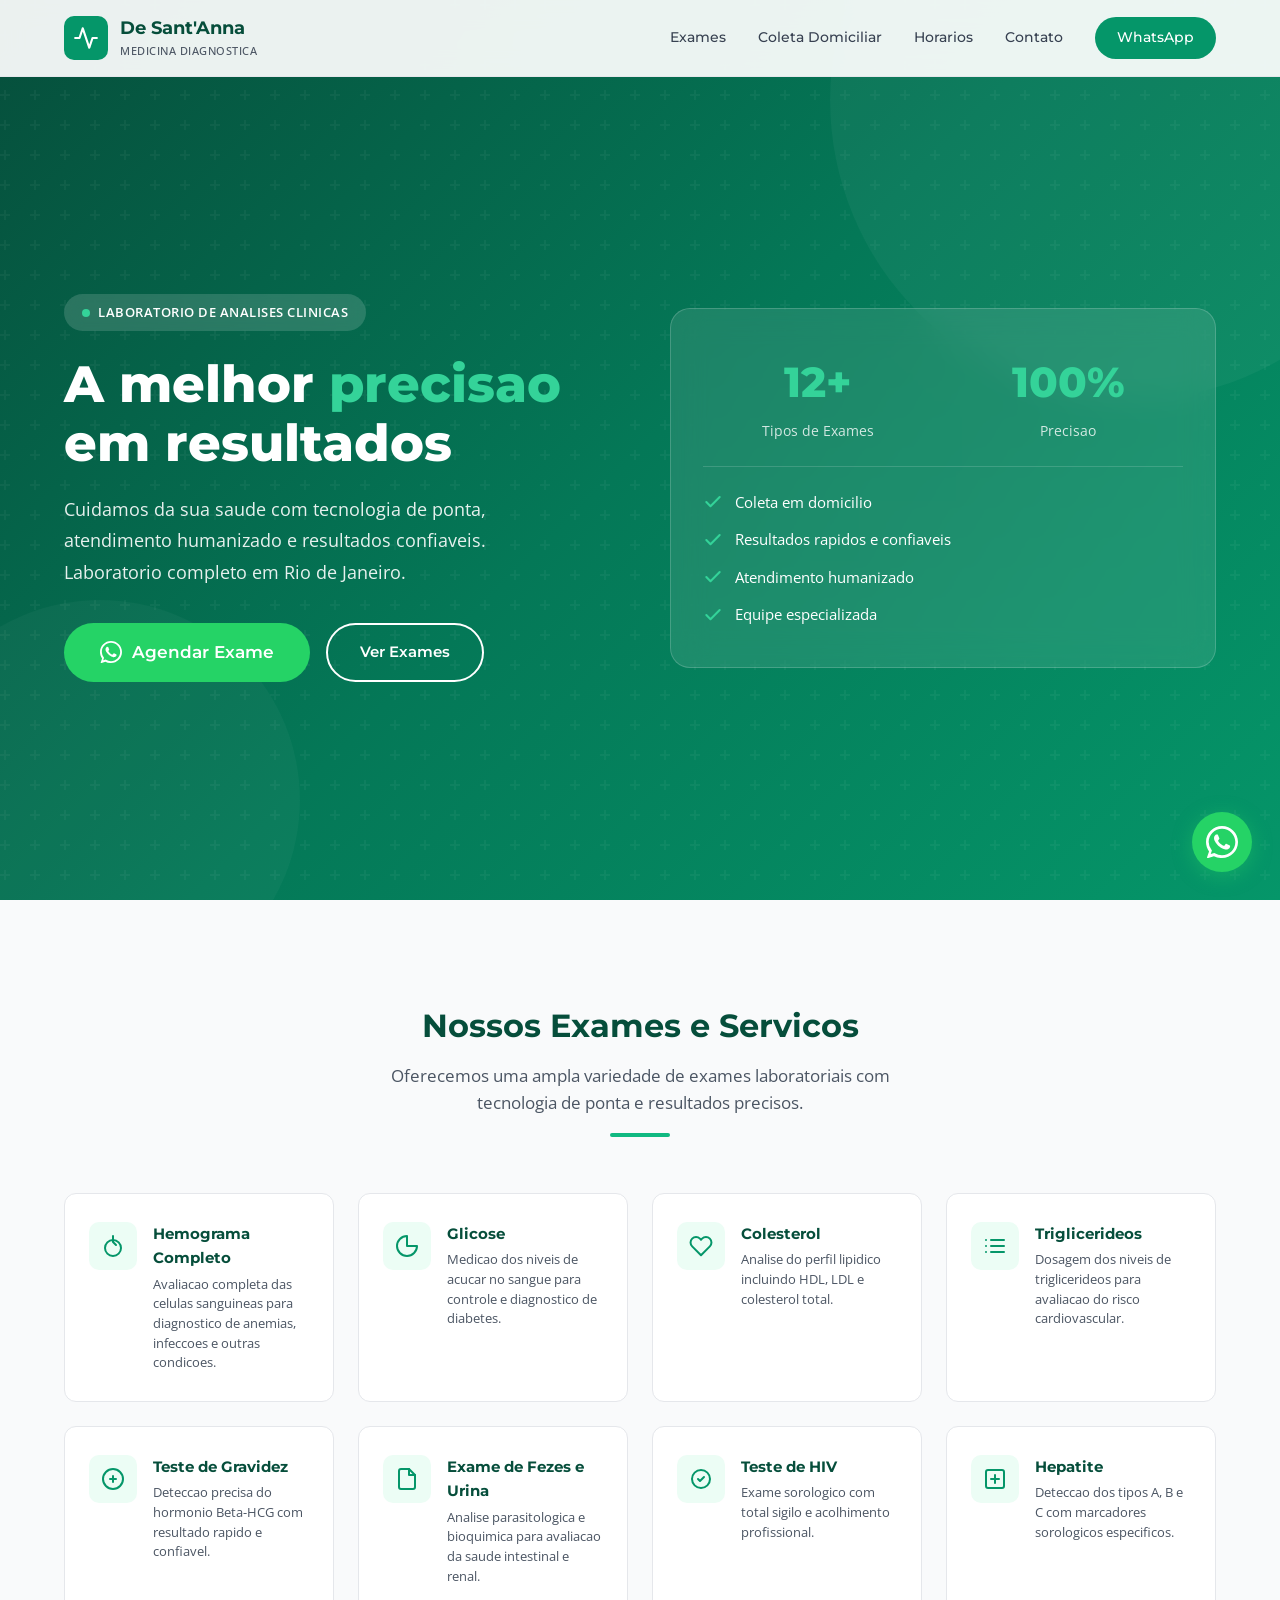
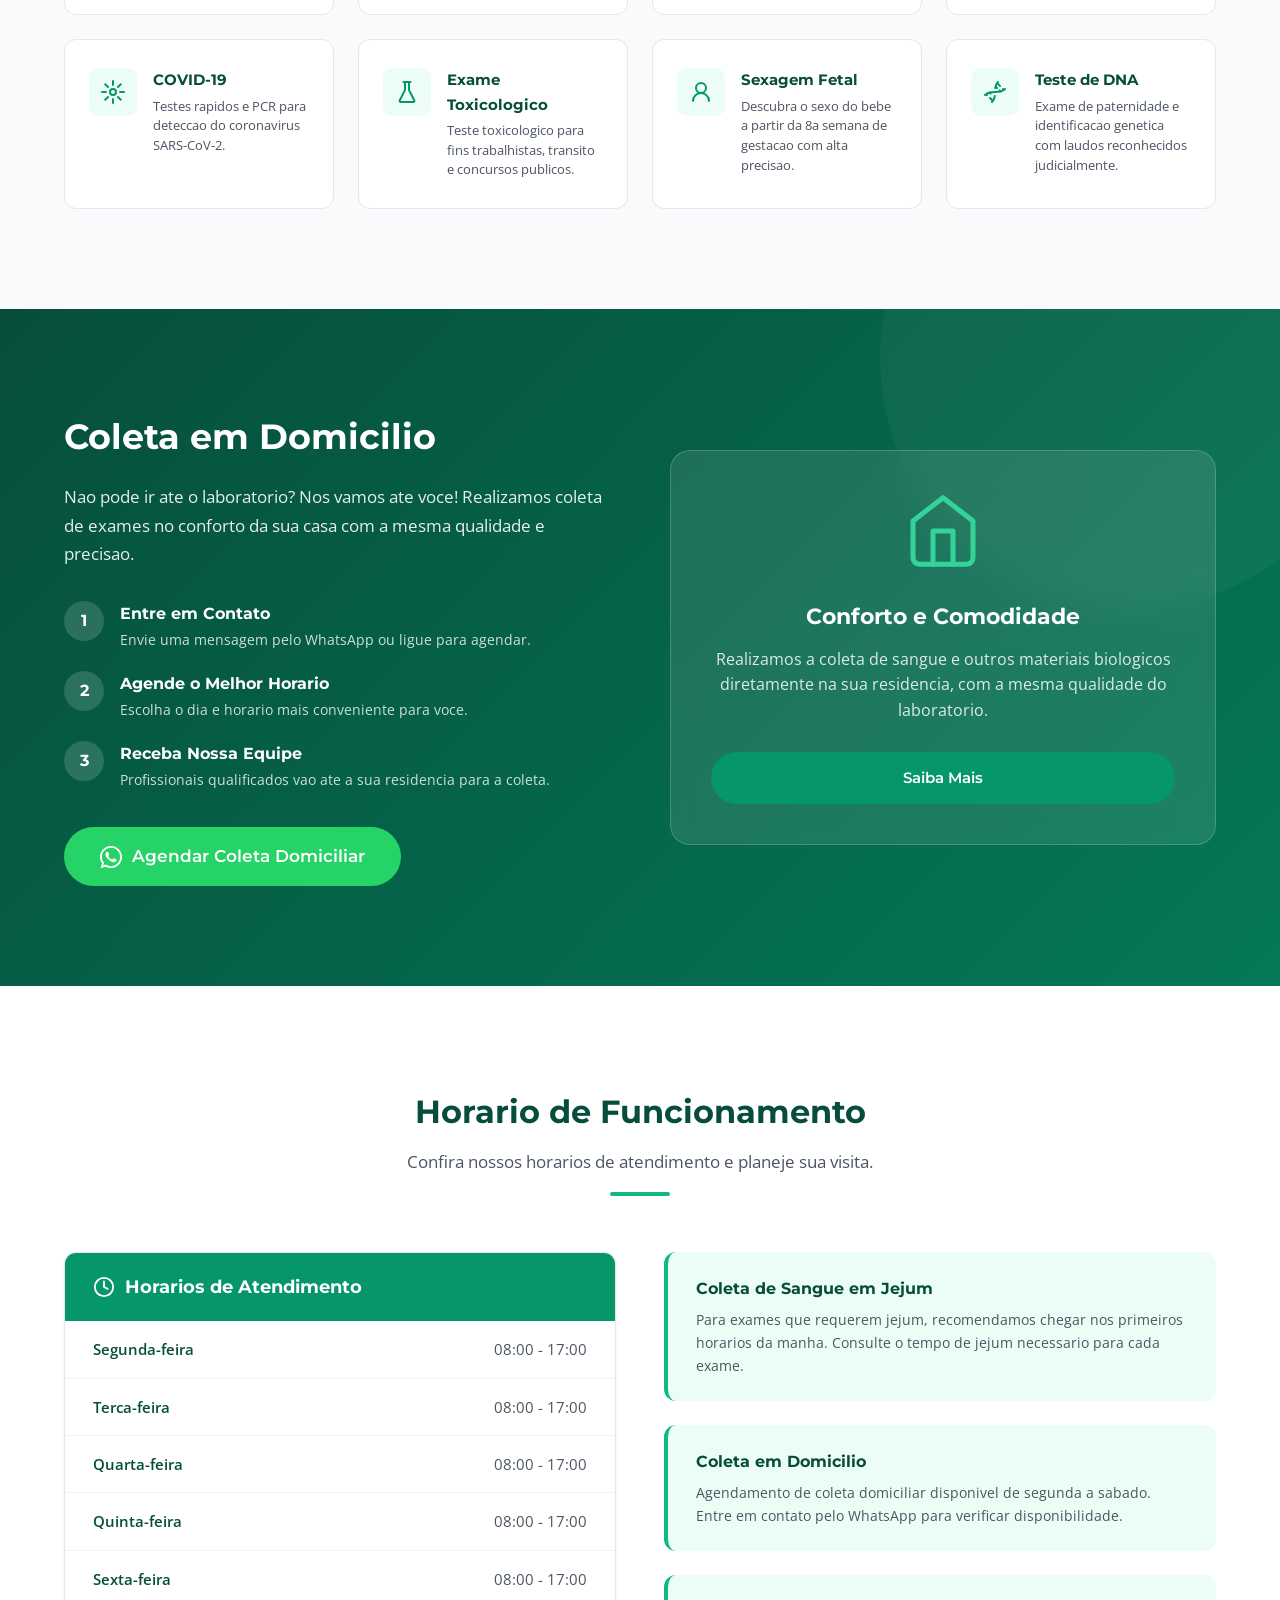
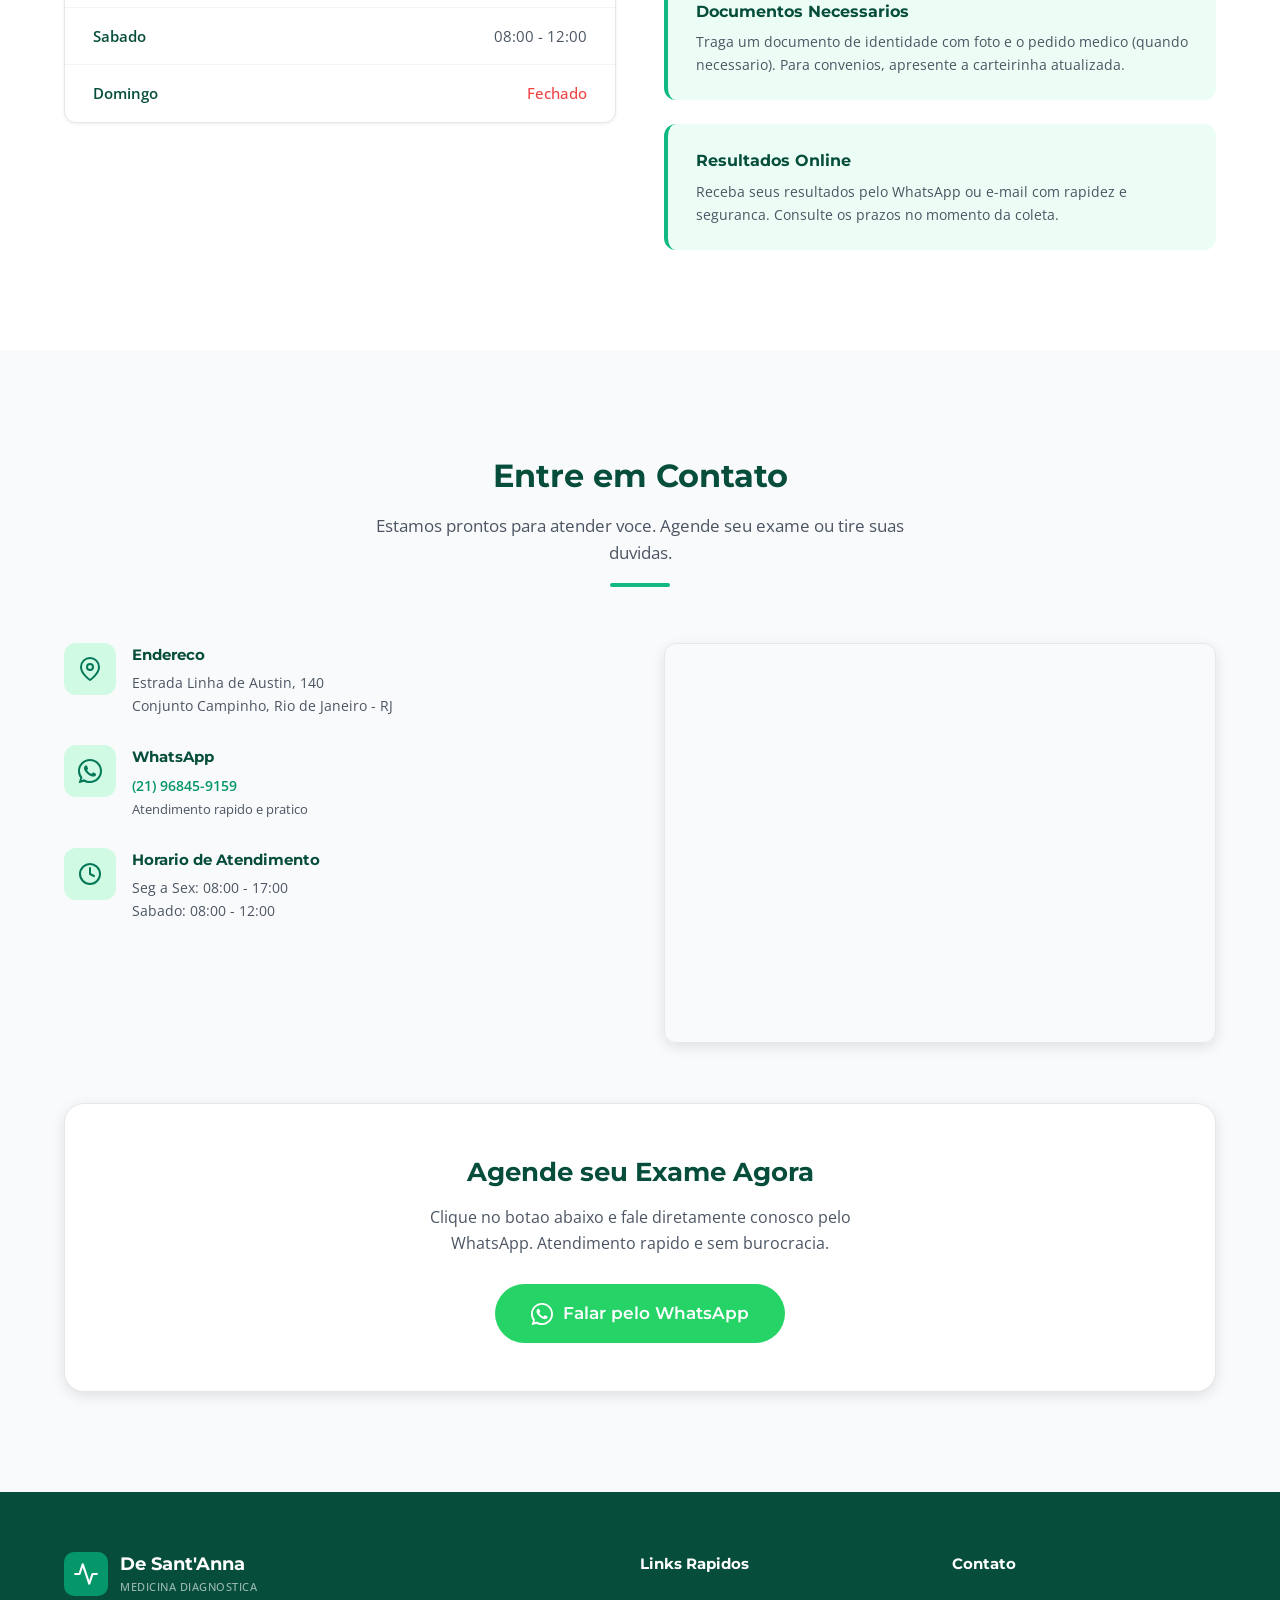
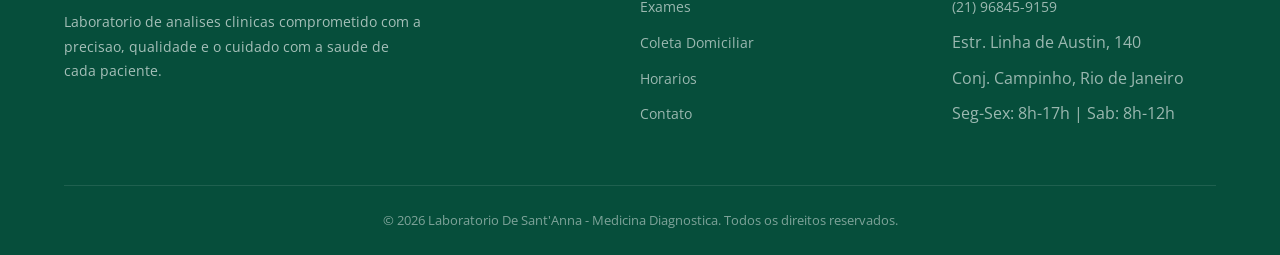
==== lab-desantana/index.html @ 579408d8 "Add files via upload" ====
<!DOCTYPE html>
<html lang="pt-BR">
<head>
    <meta charset="UTF-8">
    <meta name="viewport" content="width=device-width, initial-scale=1.0">
    <title>Laboratório De Sant'Anna - Medicina Diagnóstica</title>
    <meta name="description" content="Laboratório De Sant'Anna - Medicina Diagnóstica em Rio de Janeiro. Hemograma, Glicose, Colesterol, COVID, DNA e muito mais. Coleta em domicílio disponível.">
    <link rel="preconnect" href="https://fonts.googleapis.com">
    <link href="https://fonts.googleapis.com/css2?family=Montserrat:wght@400;500;600;700;800&family=Open+Sans:wght@400;500;600&display=swap" rel="stylesheet">
    <style>
        /* ===== RESET & BASE ===== */
        *, *::before, *::after { margin: 0; padding: 0; box-sizing: border-box; }

        :root {
            --green-900: #064e3b;
            --green-800: #065f46;
            --green-700: #047857;
            --green-600: #059669;
            --green-500: #10b981;
            --green-400: #34d399;
            --green-100: #d1fae5;
            --green-50:  #ecfdf5;
            --white:     #ffffff;
            --gray-50:   #f9fafb;
            --gray-100:  #f3f4f6;
            --gray-200:  #e5e7eb;
            --gray-600:  #4b5563;
            --gray-700:  #374151;
            --gray-800:  #1f2937;
            --shadow-sm: 0 1px 3px rgba(0,0,0,.08);
            --shadow-md: 0 4px 14px rgba(0,0,0,.1);
            --shadow-lg: 0 10px 30px rgba(0,0,0,.12);
            --radius: 12px;
        }

        html { scroll-behavior: smooth; }

        body {
            font-family: 'Open Sans', sans-serif;
            color: var(--gray-700);
            background: var(--white);
            line-height: 1.6;
            overflow-x: hidden;
        }

        h1, h2, h3, h4 { font-family: 'Montserrat', sans-serif; color: var(--green-900); }
        a { text-decoration: none; color: inherit; }
        ul { list-style: none; }

        .container { max-width: 1200px; margin: 0 auto; padding: 0 24px; }

        .btn {
            display: inline-flex; align-items: center; gap: 10px;
            padding: 14px 32px; border-radius: 50px; font-weight: 600;
            font-size: .95rem; cursor: pointer; border: none;
            transition: all .3s ease; font-family: 'Montserrat', sans-serif;
        }
        .btn-primary { background: var(--green-600); color: var(--white); }
        .btn-primary:hover { background: var(--green-700); transform: translateY(-2px); box-shadow: var(--shadow-md); }
        .btn-outline { background: transparent; color: var(--white); border: 2px solid var(--white); }
        .btn-outline:hover { background: var(--white); color: var(--green-700); }
        .btn-whatsapp { background: #25d366; color: var(--white); font-size: 1.05rem; padding: 16px 36px; }
        .btn-whatsapp:hover { background: #1fb855; transform: translateY(-2px); box-shadow: var(--shadow-lg); }

        .section-header { text-align: center; margin-bottom: 56px; }
        .section-header h2 { font-size: 2rem; margin-bottom: 12px; }
        .section-header p { color: var(--gray-600); max-width: 560px; margin: 0 auto; font-size: 1.05rem; }
        .section-header .accent-line {
            width: 60px; height: 4px; background: var(--green-500);
            border-radius: 4px; margin: 16px auto 0;
        }

        /* ===== NAVBAR ===== */
        .navbar {
            position: fixed; top: 0; left: 0; width: 100%; z-index: 1000;
            background: rgba(255,255,255,.92); backdrop-filter: blur(12px);
            border-bottom: 1px solid var(--gray-200);
            transition: box-shadow .3s;
        }
        .navbar.scrolled { box-shadow: var(--shadow-md); }
        .navbar .container {
            display: flex; align-items: center; justify-content: space-between;
            height: 76px;
        }
        .navbar-brand { display: flex; align-items: center; gap: 12px; }
        .navbar-brand .logo-icon {
            width: 44px; height: 44px; background: var(--green-600);
            border-radius: 10px; display: flex; align-items: center; justify-content: center;
        }
        .navbar-brand .logo-icon svg { width: 26px; height: 26px; }
        .navbar-brand span {
            font-family: 'Montserrat', sans-serif; font-weight: 700;
            font-size: 1.15rem; color: var(--green-900); line-height: 1.2;
        }
        .navbar-brand small {
            display: block; font-size: .7rem; font-weight: 500;
            color: var(--gray-600); letter-spacing: .5px;
        }

        .nav-links { display: flex; align-items: center; gap: 32px; }
        .nav-links a {
            font-family: 'Montserrat', sans-serif; font-weight: 500;
            font-size: .9rem; color: var(--gray-700); position: relative;
            transition: color .3s;
        }
        .nav-links a::after {
            content: ''; position: absolute; bottom: -4px; left: 0; width: 0;
            height: 2px; background: var(--green-500); transition: width .3s;
        }
        .nav-links a:hover { color: var(--green-600); }
        .nav-links a:hover::after { width: 100%; }

        .nav-cta {
            background: var(--green-600); color: var(--white) !important;
            padding: 10px 22px; border-radius: 50px; font-size: .85rem !important;
        }
        .nav-cta:hover { background: var(--green-700); }
        .nav-cta::after { display: none !important; }

        .hamburger {
            display: none; background: none; border: none; cursor: pointer;
            width: 36px; height: 36px; flex-direction: column; justify-content: center;
            align-items: center; gap: 5px;
        }
        .hamburger span {
            display: block; width: 24px; height: 2.5px; background: var(--green-900);
            border-radius: 2px; transition: all .3s;
        }
        .hamburger.active span:nth-child(1) { transform: rotate(45deg) translate(5px, 5px); }
        .hamburger.active span:nth-child(2) { opacity: 0; }
        .hamburger.active span:nth-child(3) { transform: rotate(-45deg) translate(5px, -5px); }

        /* ===== HERO ===== */
        .hero {
            position: relative; min-height: 100vh; display: flex; align-items: center;
            background: linear-gradient(135deg, var(--green-900) 0%, var(--green-700) 50%, var(--green-600) 100%);
            overflow: hidden; padding-top: 76px;
        }
        .hero::before {
            content: ''; position: absolute; inset: 0;
            background: url("data:image/svg+xml,%3Csvg width='60' height='60' viewBox='0 0 60 60' xmlns='http://www.w3.org/2000/svg'%3E%3Cg fill='none' fill-rule='evenodd'%3E%3Cg fill='%23ffffff' fill-opacity='0.04'%3E%3Cpath d='M36 34v-4h-2v4h-4v2h4v4h2v-4h4v-2h-4zm0-30V0h-2v4h-4v2h4v4h2V6h4V4h-4zM6 34v-4H4v4H0v2h4v4h2v-4h4v-2H6zM6 4V0H4v4H0v2h4v4h2V6h4V4H6z'/%3E%3C/g%3E%3C/g%3E%3C/svg%3E");
        }
        .hero-blob {
            position: absolute; width: 600px; height: 600px; border-radius: 50%;
            background: rgba(255,255,255,.04); top: -200px; right: -150px;
        }
        .hero-blob-2 {
            position: absolute; width: 400px; height: 400px; border-radius: 50%;
            background: rgba(255,255,255,.03); bottom: -100px; left: -100px;
        }
        .hero .container {
            position: relative; display: grid; grid-template-columns: 1fr 1fr;
            gap: 60px; align-items: center;
        }
        .hero-content { color: var(--white); }
        .hero-badge {
            display: inline-flex; align-items: center; gap: 8px;
            background: rgba(255,255,255,.15); backdrop-filter: blur(8px);
            padding: 8px 18px; border-radius: 50px; font-size: .82rem;
            font-weight: 600; margin-bottom: 24px; letter-spacing: .5px;
        }
        .hero-badge .pulse {
            width: 8px; height: 8px; background: var(--green-400);
            border-radius: 50%; animation: pulse 2s infinite;
        }
        @keyframes pulse {
            0%, 100% { opacity: 1; transform: scale(1); }
            50% { opacity: .5; transform: scale(1.4); }
        }
        .hero h1 {
            font-size: 3.2rem; font-weight: 800; line-height: 1.15;
            color: var(--white); margin-bottom: 20px;
        }
        .hero h1 .highlight { color: var(--green-400); }
        .hero-text {
            font-size: 1.15rem; opacity: .9; margin-bottom: 36px;
            max-width: 500px; line-height: 1.7;
        }
        .hero-buttons { display: flex; gap: 16px; flex-wrap: wrap; }

        .hero-card {
            background: rgba(255,255,255,.1); backdrop-filter: blur(16px);
            border: 1px solid rgba(255,255,255,.18); border-radius: 20px;
            padding: 40px 32px; display: flex; flex-direction: column; gap: 24px;
        }
        .hero-stat { text-align: center; }
        .hero-stat .number {
            font-family: 'Montserrat', sans-serif; font-size: 2.6rem;
            font-weight: 800; color: var(--green-400);
        }
        .hero-stat .label { font-size: .85rem; opacity: .8; color: var(--white); margin-top: 4px; }
        .hero-card-divider { width: 100%; height: 1px; background: rgba(255,255,255,.15); }
        .hero-features { display: flex; flex-direction: column; gap: 14px; }
        .hero-features li {
            display: flex; align-items: center; gap: 12px;
            color: var(--white); font-size: .92rem;
        }
        .hero-features li svg { width: 20px; height: 20px; flex-shrink: 0; color: var(--green-400); }

        /* ===== SERVICES / EXAMES ===== */
        .services { padding: 100px 0; background: var(--gray-50); }
        .services-grid {
            display: grid; grid-template-columns: repeat(auto-fill, minmax(260px, 1fr));
            gap: 24px;
        }
        .service-card {
            background: var(--white); border-radius: var(--radius); padding: 28px 24px;
            border: 1px solid var(--gray-200); transition: all .3s;
            display: flex; align-items: flex-start; gap: 16px;
        }
        .service-card:hover {
            transform: translateY(-4px); box-shadow: var(--shadow-lg);
            border-color: var(--green-400);
        }
        .service-icon {
            width: 48px; height: 48px; background: var(--green-50);
            border-radius: 10px; display: flex; align-items: center; justify-content: center;
            flex-shrink: 0;
        }
        .service-icon svg { width: 24px; height: 24px; color: var(--green-600); }
        .service-card h4 { font-size: .95rem; margin-bottom: 4px; }
        .service-card p { font-size: .82rem; color: var(--gray-600); line-height: 1.5; }

        /* ===== COLETA DOMICILIO ===== */
        .home-collection {
            padding: 100px 0;
            background: linear-gradient(135deg, var(--green-900), var(--green-700));
            color: var(--white); position: relative; overflow: hidden;
        }
        .home-collection::before {
            content: ''; position: absolute; width: 500px; height: 500px;
            border-radius: 50%; background: rgba(255,255,255,.04);
            top: -200px; right: -100px;
        }
        .hc-grid {
            display: grid; grid-template-columns: 1fr 1fr; gap: 60px;
            align-items: center; position: relative;
        }
        .hc-content h2 { color: var(--white); font-size: 2.2rem; margin-bottom: 18px; }
        .hc-content > p { opacity: .9; font-size: 1.05rem; margin-bottom: 32px; line-height: 1.7; }
        .hc-steps { display: flex; flex-direction: column; gap: 20px; margin-bottom: 36px; }
        .hc-step { display: flex; align-items: flex-start; gap: 16px; }
        .hc-step-num {
            width: 40px; height: 40px; background: rgba(255,255,255,.15);
            border-radius: 50%; display: flex; align-items: center; justify-content: center;
            font-family: 'Montserrat', sans-serif; font-weight: 700; font-size: 1rem;
            flex-shrink: 0;
        }
        .hc-step-text h4 { color: var(--white); font-size: 1rem; margin-bottom: 2px; }
        .hc-step-text p { font-size: .88rem; opacity: .8; }

        .hc-card {
            background: rgba(255,255,255,.1); backdrop-filter: blur(16px);
            border: 1px solid rgba(255,255,255,.18); border-radius: 20px;
            padding: 40px; text-align: center;
        }
        .hc-card svg { width: 80px; height: 80px; color: var(--green-400); margin: 0 auto 20px; }
        .hc-card h3 { color: var(--white); font-size: 1.4rem; margin-bottom: 12px; }
        .hc-card p { opacity: .85; margin-bottom: 28px; }

        /* ===== HORARIOS ===== */
        .schedule { padding: 100px 0; background: var(--white); }
        .schedule-wrapper {
            display: grid; grid-template-columns: 1fr 1fr; gap: 48px; align-items: start;
        }
        .schedule-table {
            background: var(--white); border-radius: var(--radius);
            border: 1px solid var(--gray-200); overflow: hidden; box-shadow: var(--shadow-sm);
        }
        .schedule-table-header {
            background: var(--green-600); color: var(--white); padding: 20px 28px;
            font-family: 'Montserrat', sans-serif; font-weight: 700; font-size: 1.1rem;
            display: flex; align-items: center; gap: 10px;
        }
        .schedule-table-header svg { width: 22px; height: 22px; }
        .schedule-row {
            display: flex; justify-content: space-between; padding: 16px 28px;
            border-bottom: 1px solid var(--gray-100); font-size: .95rem;
        }
        .schedule-row:last-child { border-bottom: none; }
        .schedule-row .day { font-weight: 600; color: var(--green-900); }
        .schedule-row .time { color: var(--gray-600); }
        .schedule-row.closed .time { color: #ef4444; font-weight: 500; }

        .schedule-info { display: flex; flex-direction: column; gap: 24px; }
        .info-card {
            background: var(--green-50); border-radius: var(--radius); padding: 24px 28px;
            border-left: 4px solid var(--green-500);
        }
        .info-card h4 { font-size: 1rem; margin-bottom: 6px; }
        .info-card p { font-size: .9rem; color: var(--gray-600); }

        /* ===== CONTACT ===== */
        .contact { padding: 100px 0; background: var(--gray-50); }
        .contact-grid { display: grid; grid-template-columns: 1fr 1fr; gap: 48px; align-items: start; }
        .contact-info { display: flex; flex-direction: column; gap: 28px; }
        .contact-item { display: flex; gap: 16px; align-items: flex-start; }
        .contact-icon {
            width: 52px; height: 52px; background: var(--green-100);
            border-radius: 12px; display: flex; align-items: center; justify-content: center;
            flex-shrink: 0;
        }
        .contact-icon svg { width: 24px; height: 24px; color: var(--green-700); }
        .contact-item h4 { font-size: .95rem; margin-bottom: 4px; }
        .contact-item p { font-size: .9rem; color: var(--gray-600); }
        .contact-item a { color: var(--green-600); font-weight: 600; }
        .contact-item a:hover { text-decoration: underline; }

        .contact-map {
            border-radius: var(--radius); overflow: hidden; box-shadow: var(--shadow-md);
            border: 1px solid var(--gray-200); height: 400px;
        }
        .contact-map iframe { width: 100%; height: 100%; border: none; }

        .contact-cta {
            margin-top: 60px; text-align: center;
            background: var(--white); border-radius: 20px; padding: 48px;
            box-shadow: var(--shadow-md); border: 1px solid var(--gray-200);
        }
        .contact-cta h3 { font-size: 1.6rem; margin-bottom: 12px; }
        .contact-cta p {
            color: var(--gray-600); margin-bottom: 28px;
            max-width: 500px; margin-left: auto; margin-right: auto;
        }

        /* ===== FOOTER ===== */
        .footer {
            background: var(--green-900); color: rgba(255,255,255,.8); padding: 60px 0 0;
        }
        .footer-grid {
            display: grid; grid-template-columns: 2fr 1fr 1fr; gap: 48px;
            padding-bottom: 48px; border-bottom: 1px solid rgba(255,255,255,.1);
        }
        .footer-brand p {
            margin-top: 14px; font-size: .9rem; line-height: 1.7;
            opacity: .8; max-width: 360px;
        }
        .footer h4 {
            color: var(--white); font-size: .95rem; margin-bottom: 18px;
            font-family: 'Montserrat', sans-serif;
        }
        .footer ul li { margin-bottom: 10px; }
        .footer ul a { font-size: .9rem; opacity: .75; transition: opacity .3s; }
        .footer ul a:hover { opacity: 1; }
        .footer-bottom {
            text-align: center; padding: 24px 0; font-size: .82rem; opacity: .6;
        }

        /* ===== WHATSAPP FLOAT ===== */
        .whatsapp-float {
            position: fixed; bottom: 28px; right: 28px; z-index: 999;
            width: 60px; height: 60px; background: #25d366; border-radius: 50%;
            display: flex; align-items: center; justify-content: center;
            box-shadow: 0 4px 20px rgba(37,211,102,.4);
            transition: all .3s; animation: float 3s ease-in-out infinite;
        }
        .whatsapp-float:hover {
            transform: scale(1.1);
            box-shadow: 0 6px 28px rgba(37,211,102,.55);
        }
        .whatsapp-float svg { width: 32px; height: 32px; color: var(--white); }
        @keyframes float {
            0%, 100% { transform: translateY(0); }
            50% { transform: translateY(-6px); }
        }

        /* ===== SCROLL ANIMATIONS ===== */
        .fade-in {
            opacity: 0; transform: translateY(30px);
            transition: opacity .7s ease, transform .7s ease;
        }
        .fade-in.visible { opacity: 1; transform: translateY(0); }

        /* ===== MOBILE NAV ===== */
        .mobile-menu {
            display: none; position: fixed; top: 76px; left: 0; width: 100%;
            background: var(--white); border-bottom: 1px solid var(--gray-200);
            padding: 24px; box-shadow: var(--shadow-lg); z-index: 999;
        }
        .mobile-menu.open { display: flex; flex-direction: column; gap: 16px; }
        .mobile-menu a {
            font-family: 'Montserrat', sans-serif; font-weight: 500;
            font-size: 1rem; color: var(--gray-700); padding: 8px 0;
        }

        /* ===== RESPONSIVE ===== */
        @media (max-width: 992px) {
            .hero .container { grid-template-columns: 1fr; text-align: center; }
            .hero h1 { font-size: 2.4rem; }
            .hero-text { margin: 0 auto 36px; }
            .hero-buttons { justify-content: center; }
            .hero-card { max-width: 420px; margin: 0 auto; }
            .hc-grid { grid-template-columns: 1fr; }
            .hc-card { max-width: 420px; margin: 0 auto; }
            .schedule-wrapper { grid-template-columns: 1fr; }
            .contact-grid { grid-template-columns: 1fr; }
            .footer-grid { grid-template-columns: 1fr; gap: 32px; }
        }

        @media (max-width: 768px) {
            .nav-links { display: none; }
            .hamburger { display: flex; }
            .hero { min-height: auto; padding: 120px 0 80px; }
            .hero h1 { font-size: 2rem; }
            .services-grid { grid-template-columns: 1fr 1fr; }
            .section-header h2 { font-size: 1.6rem; }
        }

        @media (max-width: 480px) {
            .services-grid { grid-template-columns: 1fr; }
            .hero-buttons { flex-direction: column; align-items: center; }
            .btn { width: 100%; justify-content: center; }
        }
    </style>
</head>
<body>

    <!-- NAVBAR -->
    <nav class="navbar" id="navbar">
        <div class="container">
            <a href="#" class="navbar-brand">
                <div class="logo-icon">
                    <svg viewBox="0 0 24 24" fill="none" stroke="white" stroke-width="2" stroke-linecap="round" stroke-linejoin="round">
                        <path d="M22 12h-4l-3 9L9 3l-3 9H2"/>
                    </svg>
                </div>
                <div>
                    <span>De Sant'Anna</span>
                    <small>MEDICINA DIAGNOSTICA</small>
                </div>
            </a>
            <div class="nav-links" id="navLinks">
                <a href="#servicos">Exames</a>
                <a href="#domicilio">Coleta Domiciliar</a>
                <a href="#horarios">Horarios</a>
                <a href="#contato">Contato</a>
                <a href="https://wa.me/5521968459159" target="_blank" class="nav-cta">WhatsApp</a>
            </div>
            <button class="hamburger" id="hamburger" aria-label="Menu">
                <span></span><span></span><span></span>
            </button>
        </div>
    </nav>

    <!-- MOBILE MENU -->
    <div class="mobile-menu" id="mobileMenu">
        <a href="#servicos" onclick="closeMobile()">Exames</a>
        <a href="#domicilio" onclick="closeMobile()">Coleta Domiciliar</a>
        <a href="#horarios" onclick="closeMobile()">Horarios</a>
        <a href="#contato" onclick="closeMobile()">Contato</a>
        <a href="https://wa.me/5521968459159" target="_blank" class="btn btn-whatsapp" style="font-size:.9rem;padding:12px 24px;justify-content:center">WhatsApp</a>
    </div>

    <!-- HERO -->
    <section class="hero" id="inicio">
        <div class="hero-blob"></div>
        <div class="hero-blob-2"></div>
        <div class="container">
            <div class="hero-content">
                <div class="hero-badge">
                    <span class="pulse"></span>
                    LABORATORIO DE ANALISES CLINICAS
                </div>
                <h1>A melhor <span class="highlight">precisao</span> em resultados</h1>
                <p class="hero-text">Cuidamos da sua saude com tecnologia de ponta, atendimento humanizado e resultados confiaveis. Laboratorio completo em Rio de Janeiro.</p>
                <div class="hero-buttons">
                    <a href="https://wa.me/5521968459159?text=Ola! Gostaria de agendar um exame." target="_blank" class="btn btn-whatsapp">
                        <svg viewBox="0 0 24 24" fill="currentColor" style="width:22px;height:22px"><path d="M17.472 14.382c-.297-.149-1.758-.867-2.03-.967-.273-.099-.471-.148-.67.15-.197.297-.767.966-.94 1.164-.173.199-.347.223-.644.075-.297-.15-1.255-.463-2.39-1.475-.883-.788-1.48-1.761-1.653-2.059-.173-.297-.018-.458.13-.606.134-.133.298-.347.446-.52.149-.174.198-.298.298-.497.099-.198.05-.371-.025-.52-.075-.149-.669-1.612-.916-2.207-.242-.579-.487-.5-.669-.51-.173-.008-.371-.01-.57-.01-.198 0-.52.074-.792.372-.272.297-1.04 1.016-1.04 2.479 0 1.462 1.065 2.875 1.213 3.074.149.198 2.096 3.2 5.077 4.487.709.306 1.262.489 1.694.625.712.227 1.36.195 1.871.118.571-.085 1.758-.719 2.006-1.413.248-.694.248-1.289.173-1.413-.074-.124-.272-.198-.57-.347z"/><path d="M12 0C5.373 0 0 5.373 0 12c0 2.625.846 5.059 2.284 7.034L.789 23.492a.5.5 0 00.612.616l4.529-1.47A11.94 11.94 0 0012 24c6.627 0 12-5.373 12-12S18.627 0 12 0zm0 22a9.94 9.94 0 01-5.39-1.59l-.386-.238-2.685.871.9-2.636-.263-.416A9.935 9.935 0 012 12C2 6.486 6.486 2 12 2s10 4.486 10 10-4.486 10-10 10z"/></svg>
                        Agendar Exame
                    </a>
                    <a href="#servicos" class="btn btn-outline">Ver Exames</a>
                </div>
            </div>
            <div class="hero-card">
                <div style="display:grid;grid-template-columns:1fr 1fr;gap:20px">
                    <div class="hero-stat">
                        <div class="number">12+</div>
                        <div class="label">Tipos de Exames</div>
                    </div>
                    <div class="hero-stat">
                        <div class="number">100%</div>
                        <div class="label">Precisao</div>
                    </div>
                </div>
                <div class="hero-card-divider"></div>
                <ul class="hero-features">
                    <li>
                        <svg viewBox="0 0 24 24" fill="none" stroke="currentColor" stroke-width="2.5" stroke-linecap="round" stroke-linejoin="round"><polyline points="20 6 9 17 4 12"/></svg>
                        Coleta em domicilio
                    </li>
                    <li>
                        <svg viewBox="0 0 24 24" fill="none" stroke="currentColor" stroke-width="2.5" stroke-linecap="round" stroke-linejoin="round"><polyline points="20 6 9 17 4 12"/></svg>
                        Resultados rapidos e confiaveis
                    </li>
                    <li>
                        <svg viewBox="0 0 24 24" fill="none" stroke="currentColor" stroke-width="2.5" stroke-linecap="round" stroke-linejoin="round"><polyline points="20 6 9 17 4 12"/></svg>
                        Atendimento humanizado
                    </li>
                    <li>
                        <svg viewBox="0 0 24 24" fill="none" stroke="currentColor" stroke-width="2.5" stroke-linecap="round" stroke-linejoin="round"><polyline points="20 6 9 17 4 12"/></svg>
                        Equipe especializada
                    </li>
                </ul>
            </div>
        </div>
    </section>

    <!-- SERVICOS / EXAMES -->
    <section class="services" id="servicos">
        <div class="container">
            <div class="section-header fade-in">
                <h2>Nossos Exames e Servicos</h2>
                <p>Oferecemos uma ampla variedade de exames laboratoriais com tecnologia de ponta e resultados precisos.</p>
                <div class="accent-line"></div>
            </div>
            <div class="services-grid">
                <div class="service-card fade-in">
                    <div class="service-icon">
                        <svg viewBox="0 0 24 24" fill="none" stroke="currentColor" stroke-width="2" stroke-linecap="round" stroke-linejoin="round"><path d="M12 2v6l3 3"/><circle cx="12" cy="14" r="8"/></svg>
                    </div>
                    <div>
                        <h4>Hemograma Completo</h4>
                        <p>Avaliacao completa das celulas sanguineas para diagnostico de anemias, infeccoes e outras condicoes.</p>
                    </div>
                </div>
                <div class="service-card fade-in">
                    <div class="service-icon">
                        <svg viewBox="0 0 24 24" fill="none" stroke="currentColor" stroke-width="2" stroke-linecap="round" stroke-linejoin="round"><path d="M12 2a10 10 0 1 0 10 10H12V2z"/></svg>
                    </div>
                    <div>
                        <h4>Glicose</h4>
                        <p>Medicao dos niveis de acucar no sangue para controle e diagnostico de diabetes.</p>
                    </div>
                </div>
                <div class="service-card fade-in">
                    <div class="service-icon">
                        <svg viewBox="0 0 24 24" fill="none" stroke="currentColor" stroke-width="2" stroke-linecap="round" stroke-linejoin="round"><path d="M20.84 4.61a5.5 5.5 0 0 0-7.78 0L12 5.67l-1.06-1.06a5.5 5.5 0 0 0-7.78 7.78L12 21.23l8.84-8.84a5.5 5.5 0 0 0 0-7.78z"/></svg>
                    </div>
                    <div>
                        <h4>Colesterol</h4>
                        <p>Analise do perfil lipidico incluindo HDL, LDL e colesterol total.</p>
                    </div>
                </div>
                <div class="service-card fade-in">
                    <div class="service-icon">
                        <svg viewBox="0 0 24 24" fill="none" stroke="currentColor" stroke-width="2" stroke-linecap="round" stroke-linejoin="round"><line x1="8" y1="6" x2="21" y2="6"/><line x1="8" y1="12" x2="21" y2="12"/><line x1="8" y1="18" x2="21" y2="18"/><line x1="3" y1="6" x2="3.01" y2="6"/><line x1="3" y1="12" x2="3.01" y2="12"/><line x1="3" y1="18" x2="3.01" y2="18"/></svg>
                    </div>
                    <div>
                        <h4>Triglicerideos</h4>
                        <p>Dosagem dos niveis de triglicerideos para avaliacao do risco cardiovascular.</p>
                    </div>
                </div>
                <div class="service-card fade-in">
                    <div class="service-icon">
                        <svg viewBox="0 0 24 24" fill="none" stroke="currentColor" stroke-width="2" stroke-linecap="round" stroke-linejoin="round"><path d="M9 12h6"/><path d="M12 9v6"/><circle cx="12" cy="12" r="10"/></svg>
                    </div>
                    <div>
                        <h4>Teste de Gravidez</h4>
                        <p>Deteccao precisa do hormonio Beta-HCG com resultado rapido e confiavel.</p>
                    </div>
                </div>
                <div class="service-card fade-in">
                    <div class="service-icon">
                        <svg viewBox="0 0 24 24" fill="none" stroke="currentColor" stroke-width="2" stroke-linecap="round" stroke-linejoin="round"><path d="M14 2H6a2 2 0 0 0-2 2v16a2 2 0 0 0 2 2h12a2 2 0 0 0 2-2V8z"/><polyline points="14 2 14 8 20 8"/></svg>
                    </div>
                    <div>
                        <h4>Exame de Fezes e Urina</h4>
                        <p>Analise parasitologica e bioquimica para avaliacao da saude intestinal e renal.</p>
                    </div>
                </div>
                <div class="service-card fade-in">
                    <div class="service-icon">
                        <svg viewBox="0 0 24 24" fill="none" stroke="currentColor" stroke-width="2" stroke-linecap="round" stroke-linejoin="round"><path d="M9 12l2 2 4-4"/><path d="M21 12a9 9 0 1 1-18 0 9 9 0 0 1 18 0z"/></svg>
                    </div>
                    <div>
                        <h4>Teste de HIV</h4>
                        <p>Exame sorologico com total sigilo e acolhimento profissional.</p>
                    </div>
                </div>
                <div class="service-card fade-in">
                    <div class="service-icon">
                        <svg viewBox="0 0 24 24" fill="none" stroke="currentColor" stroke-width="2" stroke-linecap="round" stroke-linejoin="round"><rect x="3" y="3" width="18" height="18" rx="2"/><path d="M12 8v8"/><path d="M8 12h8"/></svg>
                    </div>
                    <div>
                        <h4>Hepatite</h4>
                        <p>Deteccao dos tipos A, B e C com marcadores sorologicos especificos.</p>
                    </div>
                </div>
                <div class="service-card fade-in">
                    <div class="service-icon">
                        <svg viewBox="0 0 24 24" fill="none" stroke="currentColor" stroke-width="2" stroke-linecap="round" stroke-linejoin="round"><circle cx="12" cy="12" r="3"/><path d="M12 1v4"/><path d="M12 19v4"/><path d="M1 12h4"/><path d="M19 12h4"/><path d="M4.22 4.22l2.83 2.83"/><path d="M16.95 16.95l2.83 2.83"/><path d="M4.22 19.78l2.83-2.83"/><path d="M16.95 7.05l2.83-2.83"/></svg>
                    </div>
                    <div>
                        <h4>COVID-19</h4>
                        <p>Testes rapidos e PCR para deteccao do coronavirus SARS-CoV-2.</p>
                    </div>
                </div>
                <div class="service-card fade-in">
                    <div class="service-icon">
                        <svg viewBox="0 0 24 24" fill="none" stroke="currentColor" stroke-width="2" stroke-linecap="round" stroke-linejoin="round"><path d="M10 2v7.527a2 2 0 0 1-.211.896L4.72 20.55a1 1 0 0 0 .9 1.45h12.76a1 1 0 0 0 .9-1.45l-5.069-10.127A2 2 0 0 1 14 9.527V2"/><path d="M8.5 2h7"/></svg>
                    </div>
                    <div>
                        <h4>Exame Toxicologico</h4>
                        <p>Teste toxicologico para fins trabalhistas, transito e concursos publicos.</p>
                    </div>
                </div>
                <div class="service-card fade-in">
                    <div class="service-icon">
                        <svg viewBox="0 0 24 24" fill="none" stroke="currentColor" stroke-width="2" stroke-linecap="round" stroke-linejoin="round"><circle cx="12" cy="8" r="5"/><path d="M20 21a8 8 0 1 0-16 0"/></svg>
                    </div>
                    <div>
                        <h4>Sexagem Fetal</h4>
                        <p>Descubra o sexo do bebe a partir da 8a semana de gestacao com alta precisao.</p>
                    </div>
                </div>
                <div class="service-card fade-in">
                    <div class="service-icon">
                        <svg viewBox="0 0 24 24" fill="none" stroke="currentColor" stroke-width="2" stroke-linecap="round" stroke-linejoin="round"><path d="M2 15c6.667-6 13.333 0 20-6"/><path d="M9 22c1.798-1.998 2.518-3.995 2.807-5.993"/><path d="M15 2c-1.798 1.998-2.518 3.995-2.807 5.993"/><path d="M17 6l-2.5-2.5"/><path d="M14 8l-1-1"/><path d="M7 18l2.5 2.5"/><path d="M3.5 14.5l.5.5"/><path d="M20 9l.5.5"/><path d="M6.5 12.5l1 1"/><path d="M16.5 10.5l1 1"/></svg>
                    </div>
                    <div>
                        <h4>Teste de DNA</h4>
                        <p>Exame de paternidade e identificacao genetica com laudos reconhecidos judicialmente.</p>
                    </div>
                </div>
            </div>
        </div>
    </section>

    <!-- COLETA EM DOMICILIO -->
    <section class="home-collection" id="domicilio">
        <div class="container">
            <div class="hc-grid">
                <div class="hc-content fade-in">
                    <h2>Coleta em Domicilio</h2>
                    <p>Nao pode ir ate o laboratorio? Nos vamos ate voce! Realizamos coleta de exames no conforto da sua casa com a mesma qualidade e precisao.</p>
                    <div class="hc-steps">
                        <div class="hc-step">
                            <div class="hc-step-num">1</div>
                            <div class="hc-step-text">
                                <h4>Entre em Contato</h4>
                                <p>Envie uma mensagem pelo WhatsApp ou ligue para agendar.</p>
                            </div>
                        </div>
                        <div class="hc-step">
                            <div class="hc-step-num">2</div>
                            <div class="hc-step-text">
                                <h4>Agende o Melhor Horario</h4>
                                <p>Escolha o dia e horario mais conveniente para voce.</p>
                            </div>
                        </div>
                        <div class="hc-step">
                            <div class="hc-step-num">3</div>
                            <div class="hc-step-text">
                                <h4>Receba Nossa Equipe</h4>
                                <p>Profissionais qualificados vao ate a sua residencia para a coleta.</p>
                            </div>
                        </div>
                    </div>
                    <a href="https://wa.me/5521968459159?text=Ola! Gostaria de agendar uma coleta em domicilio." target="_blank" class="btn btn-whatsapp">
                        <svg viewBox="0 0 24 24" fill="currentColor" style="width:22px;height:22px"><path d="M17.472 14.382c-.297-.149-1.758-.867-2.03-.967-.273-.099-.471-.148-.67.15-.197.297-.767.966-.94 1.164-.173.199-.347.223-.644.075-.297-.15-1.255-.463-2.39-1.475-.883-.788-1.48-1.761-1.653-2.059-.173-.297-.018-.458.13-.606.134-.133.298-.347.446-.52.149-.174.198-.298.298-.497.099-.198.05-.371-.025-.52-.075-.149-.669-1.612-.916-2.207-.242-.579-.487-.5-.669-.51-.173-.008-.371-.01-.57-.01-.198 0-.52.074-.792.372-.272.297-1.04 1.016-1.04 2.479 0 1.462 1.065 2.875 1.213 3.074.149.198 2.096 3.2 5.077 4.487.709.306 1.262.489 1.694.625.712.227 1.36.195 1.871.118.571-.085 1.758-.719 2.006-1.413.248-.694.248-1.289.173-1.413-.074-.124-.272-.198-.57-.347z"/><path d="M12 0C5.373 0 0 5.373 0 12c0 2.625.846 5.059 2.284 7.034L.789 23.492a.5.5 0 00.612.616l4.529-1.47A11.94 11.94 0 0012 24c6.627 0 12-5.373 12-12S18.627 0 12 0zm0 22a9.94 9.94 0 01-5.39-1.59l-.386-.238-2.685.871.9-2.636-.263-.416A9.935 9.935 0 012 12C2 6.486 6.486 2 12 2s10 4.486 10 10-4.486 10-10 10z"/></svg>
                        Agendar Coleta Domiciliar
                    </a>
                </div>
                <div class="hc-card fade-in">
                    <svg viewBox="0 0 24 24" fill="none" stroke="currentColor" stroke-width="1.5" stroke-linecap="round" stroke-linejoin="round">
                        <path d="M3 9l9-7 9 7v11a2 2 0 0 1-2 2H5a2 2 0 0 1-2-2z"/>
                        <polyline points="9 22 9 12 15 12 15 22"/>
                    </svg>
                    <h3>Conforto e Comodidade</h3>
                    <p>Realizamos a coleta de sangue e outros materiais biologicos diretamente na sua residencia, com a mesma qualidade do laboratorio.</p>
                    <a href="https://wa.me/5521968459159?text=Ola! Gostaria de saber mais sobre a coleta em domicilio." target="_blank" class="btn btn-primary" style="width:100%;justify-content:center">
                        Saiba Mais
                    </a>
                </div>
            </div>
        </div>
    </section>

    <!-- HORARIOS -->
    <section class="schedule" id="horarios">
        <div class="container">
            <div class="section-header fade-in">
                <h2>Horario de Funcionamento</h2>
                <p>Confira nossos horarios de atendimento e planeje sua visita.</p>
                <div class="accent-line"></div>
            </div>
            <div class="schedule-wrapper">
                <div class="schedule-table fade-in">
                    <div class="schedule-table-header">
                        <svg viewBox="0 0 24 24" fill="none" stroke="currentColor" stroke-width="2" stroke-linecap="round" stroke-linejoin="round"><circle cx="12" cy="12" r="10"/><polyline points="12 6 12 12 16 14"/></svg>
                        Horarios de Atendimento
                    </div>
                    <div class="schedule-row">
                        <span class="day">Segunda-feira</span>
                        <span class="time">08:00 - 17:00</span>
                    </div>
                    <div class="schedule-row">
                        <span class="day">Terca-feira</span>
                        <span class="time">08:00 - 17:00</span>
                    </div>
                    <div class="schedule-row">
                        <span class="day">Quarta-feira</span>
                        <span class="time">08:00 - 17:00</span>
                    </div>
                    <div class="schedule-row">
                        <span class="day">Quinta-feira</span>
                        <span class="time">08:00 - 17:00</span>
                    </div>
                    <div class="schedule-row">
                        <span class="day">Sexta-feira</span>
                        <span class="time">08:00 - 17:00</span>
                    </div>
                    <div class="schedule-row">
                        <span class="day">Sabado</span>
                        <span class="time">08:00 - 12:00</span>
                    </div>
                    <div class="schedule-row closed">
                        <span class="day">Domingo</span>
                        <span class="time">Fechado</span>
                    </div>
                </div>
                <div class="schedule-info fade-in">
                    <div class="info-card">
                        <h4>Coleta de Sangue em Jejum</h4>
                        <p>Para exames que requerem jejum, recomendamos chegar nos primeiros horarios da manha. Consulte o tempo de jejum necessario para cada exame.</p>
                    </div>
                    <div class="info-card">
                        <h4>Coleta em Domicilio</h4>
                        <p>Agendamento de coleta domiciliar disponivel de segunda a sabado. Entre em contato pelo WhatsApp para verificar disponibilidade.</p>
                    </div>
                    <div class="info-card">
                        <h4>Documentos Necessarios</h4>
                        <p>Traga um documento de identidade com foto e o pedido medico (quando necessario). Para convenios, apresente a carteirinha atualizada.</p>
                    </div>
                    <div class="info-card">
                        <h4>Resultados Online</h4>
                        <p>Receba seus resultados pelo WhatsApp ou e-mail com rapidez e seguranca. Consulte os prazos no momento da coleta.</p>
                    </div>
                </div>
            </div>
        </div>
    </section>

    <!-- CONTATO -->
    <section class="contact" id="contato">
        <div class="container">
            <div class="section-header fade-in">
                <h2>Entre em Contato</h2>
                <p>Estamos prontos para atender voce. Agende seu exame ou tire suas duvidas.</p>
                <div class="accent-line"></div>
            </div>
            <div class="contact-grid">
                <div class="contact-info fade-in">
                    <div class="contact-item">
                        <div class="contact-icon">
                            <svg viewBox="0 0 24 24" fill="none" stroke="currentColor" stroke-width="2" stroke-linecap="round" stroke-linejoin="round"><path d="M21 10c0 7-9 13-9 13s-9-6-9-13a9 9 0 0 1 18 0z"/><circle cx="12" cy="10" r="3"/></svg>
                        </div>
                        <div>
                            <h4>Endereco</h4>
                            <p>Estrada Linha de Austin, 140<br>Conjunto Campinho, Rio de Janeiro - RJ</p>
                        </div>
                    </div>
                    <div class="contact-item">
                        <div class="contact-icon">
                            <svg viewBox="0 0 24 24" fill="currentColor" style="width:24px;height:24px;color:var(--green-700)"><path d="M17.472 14.382c-.297-.149-1.758-.867-2.03-.967-.273-.099-.471-.148-.67.15-.197.297-.767.966-.94 1.164-.173.199-.347.223-.644.075-.297-.15-1.255-.463-2.39-1.475-.883-.788-1.48-1.761-1.653-2.059-.173-.297-.018-.458.13-.606.134-.133.298-.347.446-.52.149-.174.198-.298.298-.497.099-.198.05-.371-.025-.52-.075-.149-.669-1.612-.916-2.207-.242-.579-.487-.5-.669-.51-.173-.008-.371-.01-.57-.01-.198 0-.52.074-.792.372-.272.297-1.04 1.016-1.04 2.479 0 1.462 1.065 2.875 1.213 3.074.149.198 2.096 3.2 5.077 4.487.709.306 1.262.489 1.694.625.712.227 1.36.195 1.871.118.571-.085 1.758-.719 2.006-1.413.248-.694.248-1.289.173-1.413-.074-.124-.272-.198-.57-.347z"/><path d="M12 0C5.373 0 0 5.373 0 12c0 2.625.846 5.059 2.284 7.034L.789 23.492a.5.5 0 00.612.616l4.529-1.47A11.94 11.94 0 0012 24c6.627 0 12-5.373 12-12S18.627 0 12 0zm0 22a9.94 9.94 0 01-5.39-1.59l-.386-.238-2.685.871.9-2.636-.263-.416A9.935 9.935 0 012 12C2 6.486 6.486 2 12 2s10 4.486 10 10-4.486 10-10 10z"/></svg>
                        </div>
                        <div>
                            <h4>WhatsApp</h4>
                            <p><a href="https://wa.me/5521968459159" target="_blank">(21) 96845-9159</a></p>
                            <p style="font-size:.82rem;color:var(--gray-600);margin-top:2px">Atendimento rapido e pratico</p>
                        </div>
                    </div>
                    <div class="contact-item">
                        <div class="contact-icon">
                            <svg viewBox="0 0 24 24" fill="none" stroke="currentColor" stroke-width="2" stroke-linecap="round" stroke-linejoin="round"><circle cx="12" cy="12" r="10"/><polyline points="12 6 12 12 16 14"/></svg>
                        </div>
                        <div>
                            <h4>Horario de Atendimento</h4>
                            <p>Seg a Sex: 08:00 - 17:00<br>Sabado: 08:00 - 12:00</p>
                        </div>
                    </div>
                </div>
                <div class="contact-map fade-in">
                    <iframe src="https://www.google.com/maps?q=Estrada+Linha+de+Austin+140+Conjunto+Campinho+Rio+de+Janeiro&output=embed" allowfullscreen loading="lazy" referrerpolicy="no-referrer-when-downgrade"></iframe>
                </div>
            </div>
            <div class="contact-cta fade-in">
                <h3>Agende seu Exame Agora</h3>
                <p>Clique no botao abaixo e fale diretamente conosco pelo WhatsApp. Atendimento rapido e sem burocracia.</p>
                <a href="https://wa.me/5521968459159?text=Ola! Gostaria de agendar um exame no Laboratorio De Sant'Anna." target="_blank" class="btn btn-whatsapp">
                    <svg viewBox="0 0 24 24" fill="currentColor" style="width:22px;height:22px"><path d="M17.472 14.382c-.297-.149-1.758-.867-2.03-.967-.273-.099-.471-.148-.67.15-.197.297-.767.966-.94 1.164-.173.199-.347.223-.644.075-.297-.15-1.255-.463-2.39-1.475-.883-.788-1.48-1.761-1.653-2.059-.173-.297-.018-.458.13-.606.134-.133.298-.347.446-.52.149-.174.198-.298.298-.497.099-.198.05-.371-.025-.52-.075-.149-.669-1.612-.916-2.207-.242-.579-.487-.5-.669-.51-.173-.008-.371-.01-.57-.01-.198 0-.52.074-.792.372-.272.297-1.04 1.016-1.04 2.479 0 1.462 1.065 2.875 1.213 3.074.149.198 2.096 3.2 5.077 4.487.709.306 1.262.489 1.694.625.712.227 1.36.195 1.871.118.571-.085 1.758-.719 2.006-1.413.248-.694.248-1.289.173-1.413-.074-.124-.272-.198-.57-.347z"/><path d="M12 0C5.373 0 0 5.373 0 12c0 2.625.846 5.059 2.284 7.034L.789 23.492a.5.5 0 00.612.616l4.529-1.47A11.94 11.94 0 0012 24c6.627 0 12-5.373 12-12S18.627 0 12 0zm0 22a9.94 9.94 0 01-5.39-1.59l-.386-.238-2.685.871.9-2.636-.263-.416A9.935 9.935 0 012 12C2 6.486 6.486 2 12 2s10 4.486 10 10-4.486 10-10 10z"/></svg>
                    Falar pelo WhatsApp
                </a>
            </div>
        </div>
    </section>

    <!-- FOOTER -->
    <footer class="footer">
        <div class="container">
            <div class="footer-grid">
                <div class="footer-brand">
                    <a href="#" class="navbar-brand" style="color:var(--white)">
                        <div class="logo-icon">
                            <svg viewBox="0 0 24 24" fill="none" stroke="white" stroke-width="2" stroke-linecap="round" stroke-linejoin="round"><path d="M22 12h-4l-3 9L9 3l-3 9H2"/></svg>
                        </div>
                        <div>
                            <span style="color:var(--white)">De Sant'Anna</span>
                            <small style="color:rgba(255,255,255,.6)">MEDICINA DIAGNOSTICA</small>
                        </div>
                    </a>
                    <p>Laboratorio de analises clinicas comprometido com a precisao, qualidade e o cuidado com a saude de cada paciente.</p>
                </div>
                <div>
                    <h4>Links Rapidos</h4>
                    <ul>
                        <li><a href="#servicos">Exames</a></li>
                        <li><a href="#domicilio">Coleta Domiciliar</a></li>
                        <li><a href="#horarios">Horarios</a></li>
                        <li><a href="#contato">Contato</a></li>
                    </ul>
                </div>
                <div>
                    <h4>Contato</h4>
                    <ul>
                        <li><a href="https://wa.me/5521968459159" target="_blank">(21) 96845-9159</a></li>
                        <li><span style="opacity:.75">Estr. Linha de Austin, 140</span></li>
                        <li><span style="opacity:.75">Conj. Campinho, Rio de Janeiro</span></li>
                        <li><span style="opacity:.75">Seg-Sex: 8h-17h | Sab: 8h-12h</span></li>
                    </ul>
                </div>
            </div>
            <div class="footer-bottom">
                &copy; 2026 Laboratorio De Sant'Anna - Medicina Diagnostica. Todos os direitos reservados.
            </div>
        </div>
    </footer>

    <!-- WHATSAPP FLOAT -->
    <a href="https://wa.me/5521968459159?text=Ola! Gostaria de informacoes sobre exames." target="_blank" class="whatsapp-float" aria-label="WhatsApp">
        <svg viewBox="0 0 24 24" fill="currentColor"><path d="M17.472 14.382c-.297-.149-1.758-.867-2.03-.967-.273-.099-.471-.148-.67.15-.197.297-.767.966-.94 1.164-.173.199-.347.223-.644.075-.297-.15-1.255-.463-2.39-1.475-.883-.788-1.48-1.761-1.653-2.059-.173-.297-.018-.458.13-.606.134-.133.298-.347.446-.52.149-.174.198-.298.298-.497.099-.198.05-.371-.025-.52-.075-.149-.669-1.612-.916-2.207-.242-.579-.487-.5-.669-.51-.173-.008-.371-.01-.57-.01-.198 0-.52.074-.792.372-.272.297-1.04 1.016-1.04 2.479 0 1.462 1.065 2.875 1.213 3.074.149.198 2.096 3.2 5.077 4.487.709.306 1.262.489 1.694.625.712.227 1.36.195 1.871.118.571-.085 1.758-.719 2.006-1.413.248-.694.248-1.289.173-1.413-.074-.124-.272-.198-.57-.347z"/><path d="M12 0C5.373 0 0 5.373 0 12c0 2.625.846 5.059 2.284 7.034L.789 23.492a.5.5 0 00.612.616l4.529-1.47A11.94 11.94 0 0012 24c6.627 0 12-5.373 12-12S18.627 0 12 0zm0 22a9.94 9.94 0 01-5.39-1.59l-.386-.238-2.685.871.9-2.636-.263-.416A9.935 9.935 0 012 12C2 6.486 6.486 2 12 2s10 4.486 10 10-4.486 10-10 10z"/></svg>
    </a>

    <script>
        // Navbar scroll effect
        const navbar = document.getElementById('navbar');
        window.addEventListener('scroll', () => {
            navbar.classList.toggle('scrolled', window.scrollY > 20);
        });

        // Mobile menu
        const hamburger = document.getElementById('hamburger');
        const mobileMenu = document.getElementById('mobileMenu');

        hamburger.addEventListener('click', () => {
            hamburger.classList.toggle('active');
            mobileMenu.classList.toggle('open');
        });

        function closeMobile() {
            hamburger.classList.remove('active');
            mobileMenu.classList.remove('open');
        }

        // Scroll animations
        const observer = new IntersectionObserver((entries) => {
            entries.forEach(entry => {
                if (entry.isIntersecting) {
                    entry.target.classList.add('visible');
                }
            });
        }, { threshold: 0.1, rootMargin: '0px 0px -40px 0px' });

        document.querySelectorAll('.fade-in').forEach(el => observer.observe(el));

        // Smooth scroll for anchor links
        document.querySelectorAll('a[href^="#"]').forEach(anchor => {
            anchor.addEventListener('click', function(e) {
                e.preventDefault();
                const target = document.querySelector(this.getAttribute('href'));
                if (target) {
                    target.scrollIntoView({ behavior: 'smooth', block: 'start' });
                }
            });
        });
    </script>
</body>
</html>
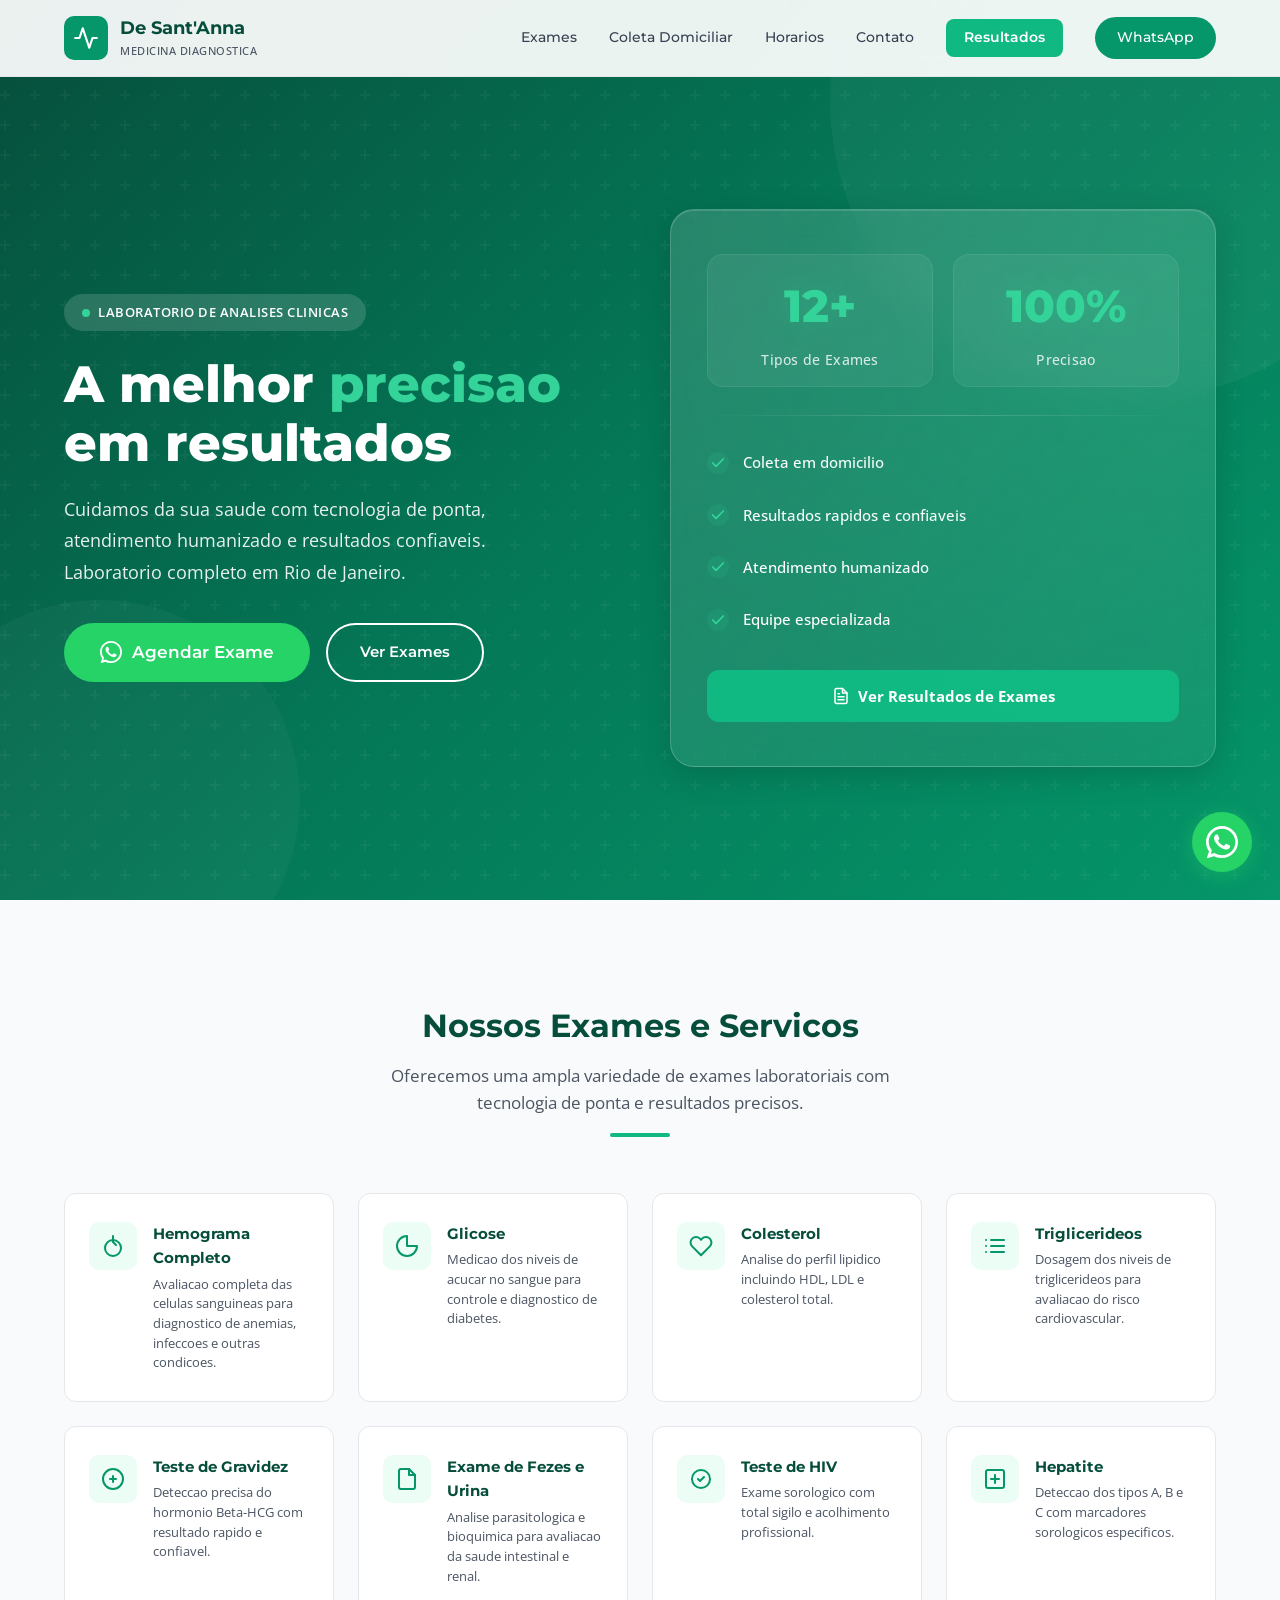
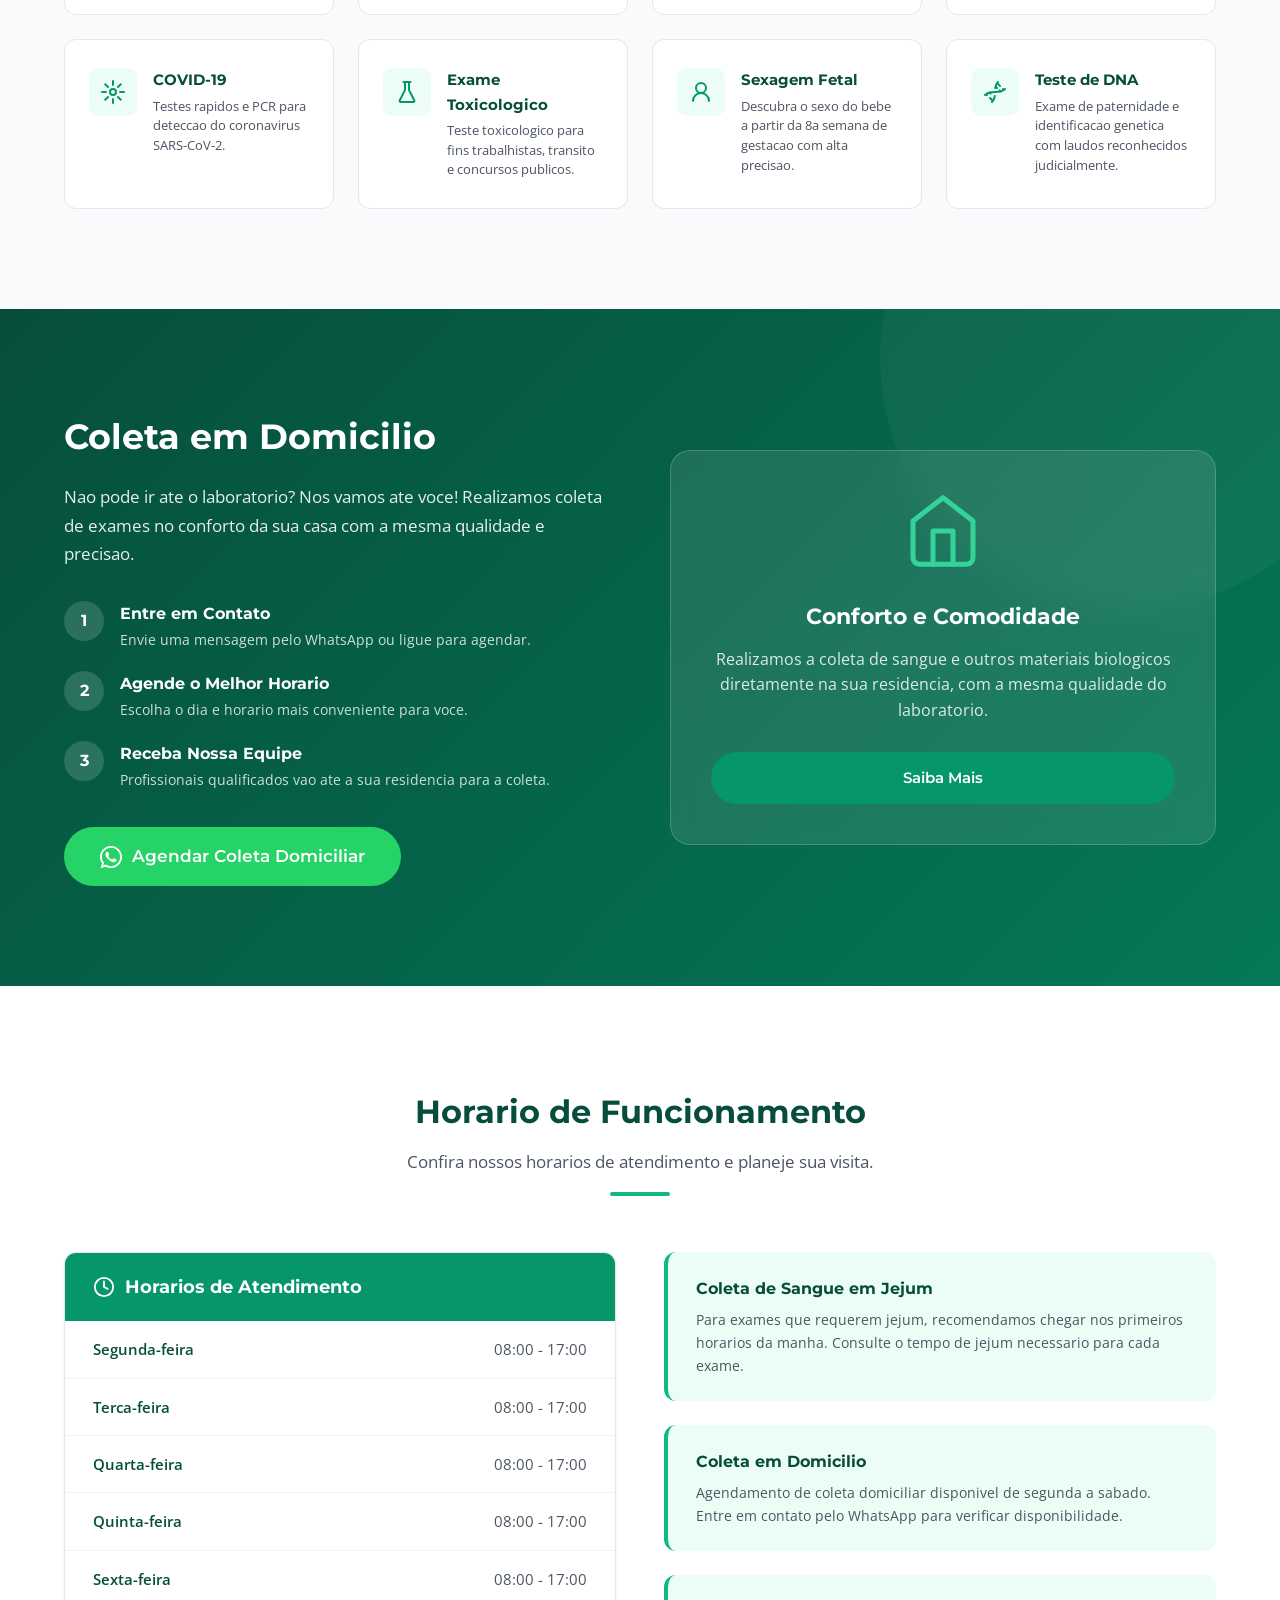
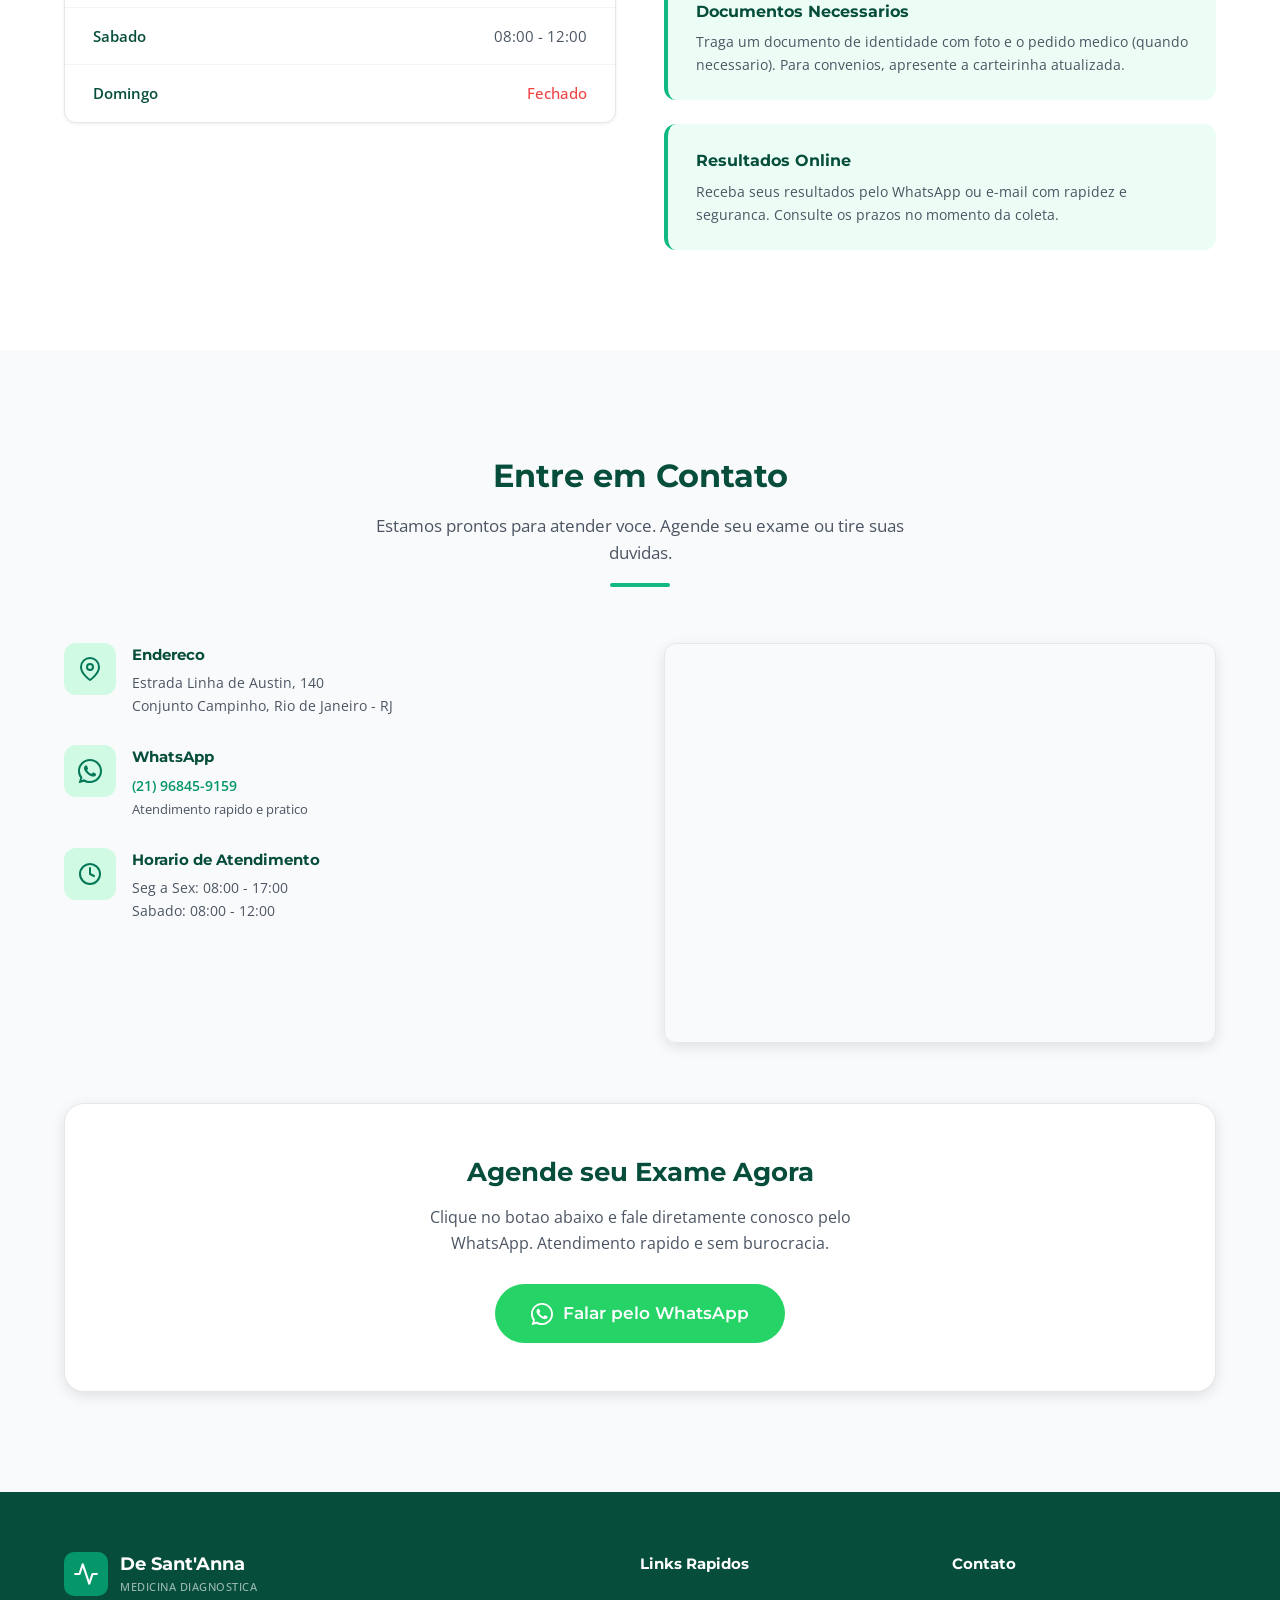
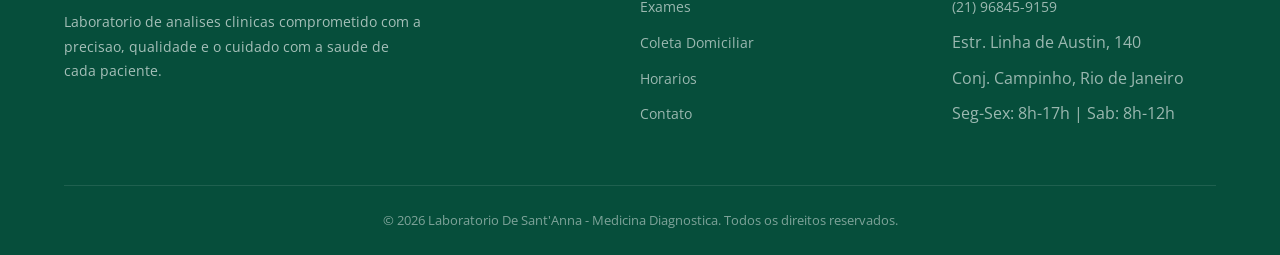
==== commit 0914aeef: "Add files via upload" ====
--- a/lab-desantana/index.html
+++ b/lab-desantana/index.html
@@ -179,23 +179,52 @@
         .hero-buttons { display: flex; gap: 16px; flex-wrap: wrap; }
 
         .hero-card {
-            background: rgba(255,255,255,.1); backdrop-filter: blur(16px);
-            border: 1px solid rgba(255,255,255,.18); border-radius: 20px;
-            padding: 40px 32px; display: flex; flex-direction: column; gap: 24px;
-        }
-        .hero-stat { text-align: center; }
+            background: linear-gradient(145deg, rgba(255,255,255,.14), rgba(255,255,255,.06));
+            backdrop-filter: blur(20px);
+            border: 1px solid rgba(255,255,255,.2); border-radius: 24px;
+            padding: 44px 36px; display: flex; flex-direction: column; gap: 28px;
+            box-shadow: 0 8px 32px rgba(0,0,0,.15), inset 0 1px 0 rgba(255,255,255,.15);
+            position: relative; overflow: hidden;
+        }
+        .hero-card::before {
+            content: ''; position: absolute; top: -50%; right: -50%;
+            width: 200%; height: 200%;
+            background: radial-gradient(circle at 70% 30%, rgba(52,211,153,.12) 0%, transparent 50%);
+            pointer-events: none;
+        }
+        .hero-stat {
+            text-align: center; padding: 16px 8px;
+            background: rgba(255,255,255,.06); border-radius: 16px;
+            border: 1px solid rgba(255,255,255,.08);
+            transition: transform .3s, background .3s;
+        }
+        .hero-stat:hover { transform: translateY(-3px); background: rgba(255,255,255,.1); }
         .hero-stat .number {
-            font-family: 'Montserrat', sans-serif; font-size: 2.6rem;
+            font-family: 'Montserrat', sans-serif; font-size: 2.8rem;
             font-weight: 800; color: var(--green-400);
-        }
-        .hero-stat .label { font-size: .85rem; opacity: .8; color: var(--white); margin-top: 4px; }
-        .hero-card-divider { width: 100%; height: 1px; background: rgba(255,255,255,.15); }
-        .hero-features { display: flex; flex-direction: column; gap: 14px; }
+            text-shadow: 0 0 30px rgba(52,211,153,.3);
+        }
+        .hero-stat .label { font-size: .85rem; opacity: .8; color: var(--white); margin-top: 6px; font-weight: 500; letter-spacing: .3px; }
+        .hero-card-divider { width: 100%; height: 1px; background: linear-gradient(90deg, transparent, rgba(255,255,255,.2), transparent); }
+        .hero-features { display: flex; flex-direction: column; gap: 16px; }
         .hero-features li {
-            display: flex; align-items: center; gap: 12px;
-            color: var(--white); font-size: .92rem;
-        }
-        .hero-features li svg { width: 20px; height: 20px; flex-shrink: 0; color: var(--green-400); }
+            display: flex; align-items: center; gap: 14px;
+            color: var(--white); font-size: .95rem; font-weight: 500;
+            padding: 6px 0;
+        }
+        .hero-features li svg {
+            width: 22px; height: 22px; flex-shrink: 0; color: var(--green-400);
+            background: rgba(52,211,153,.12); border-radius: 50%; padding: 3px;
+        }
+        .hero-card-cta {
+            display: inline-flex; align-items: center; justify-content: center; gap: 8px;
+            background: var(--green-500); color: #fff; padding: 14px 24px;
+            border-radius: 12px; font-weight: 700; font-size: .95rem;
+            text-decoration: none; transition: background .3s, transform .2s;
+            margin-top: 4px;
+        }
+        .hero-card-cta:hover { background: var(--green-400); transform: translateY(-2px); }
+        .hero-card-cta svg { width: 18px; height: 18px; }
 
         /* ===== SERVICES / EXAMES ===== */
         .services { padding: 100px 0; background: var(--gray-50); }
@@ -434,6 +463,7 @@
                 <a href="#domicilio">Coleta Domiciliar</a>
                 <a href="#horarios">Horarios</a>
                 <a href="#contato">Contato</a>
+                <a href="https://www.dsmedlab.com.br" target="_blank" class="nav-cta" style="background:var(--green-500);color:#fff;padding:8px 18px;border-radius:8px;font-weight:600">Resultados</a>
                 <a href="https://wa.me/5521968459159" target="_blank" class="nav-cta">WhatsApp</a>
             </div>
             <button class="hamburger" id="hamburger" aria-label="Menu">
@@ -448,6 +478,7 @@
         <a href="#domicilio" onclick="closeMobile()">Coleta Domiciliar</a>
         <a href="#horarios" onclick="closeMobile()">Horarios</a>
         <a href="#contato" onclick="closeMobile()">Contato</a>
+        <a href="https://www.dsmedlab.com.br" target="_blank" class="btn" onclick="closeMobile()" style="font-size:.9rem;padding:12px 24px;justify-content:center;background:var(--green-500);color:#fff;border-radius:10px;font-weight:600">Resultados de Exames</a>
         <a href="https://wa.me/5521968459159" target="_blank" class="btn btn-whatsapp" style="font-size:.9rem;padding:12px 24px;justify-content:center">WhatsApp</a>
     </div>
 
@@ -501,6 +532,10 @@
                         Equipe especializada
                     </li>
                 </ul>
+                <a href="https://www.dsmedlab.com.br" target="_blank" class="hero-card-cta">
+                    <svg viewBox="0 0 24 24" fill="none" stroke="currentColor" stroke-width="2" stroke-linecap="round" stroke-linejoin="round"><path d="M14 2H6a2 2 0 0 0-2 2v16a2 2 0 0 0 2 2h12a2 2 0 0 0 2-2V8z"/><polyline points="14 2 14 8 20 8"/><line x1="16" y1="13" x2="8" y2="13"/><line x1="16" y1="17" x2="8" y2="17"/><polyline points="10 9 9 9 8 9"/></svg>
+                    Ver Resultados de Exames
+                </a>
             </div>
         </div>
     </section>
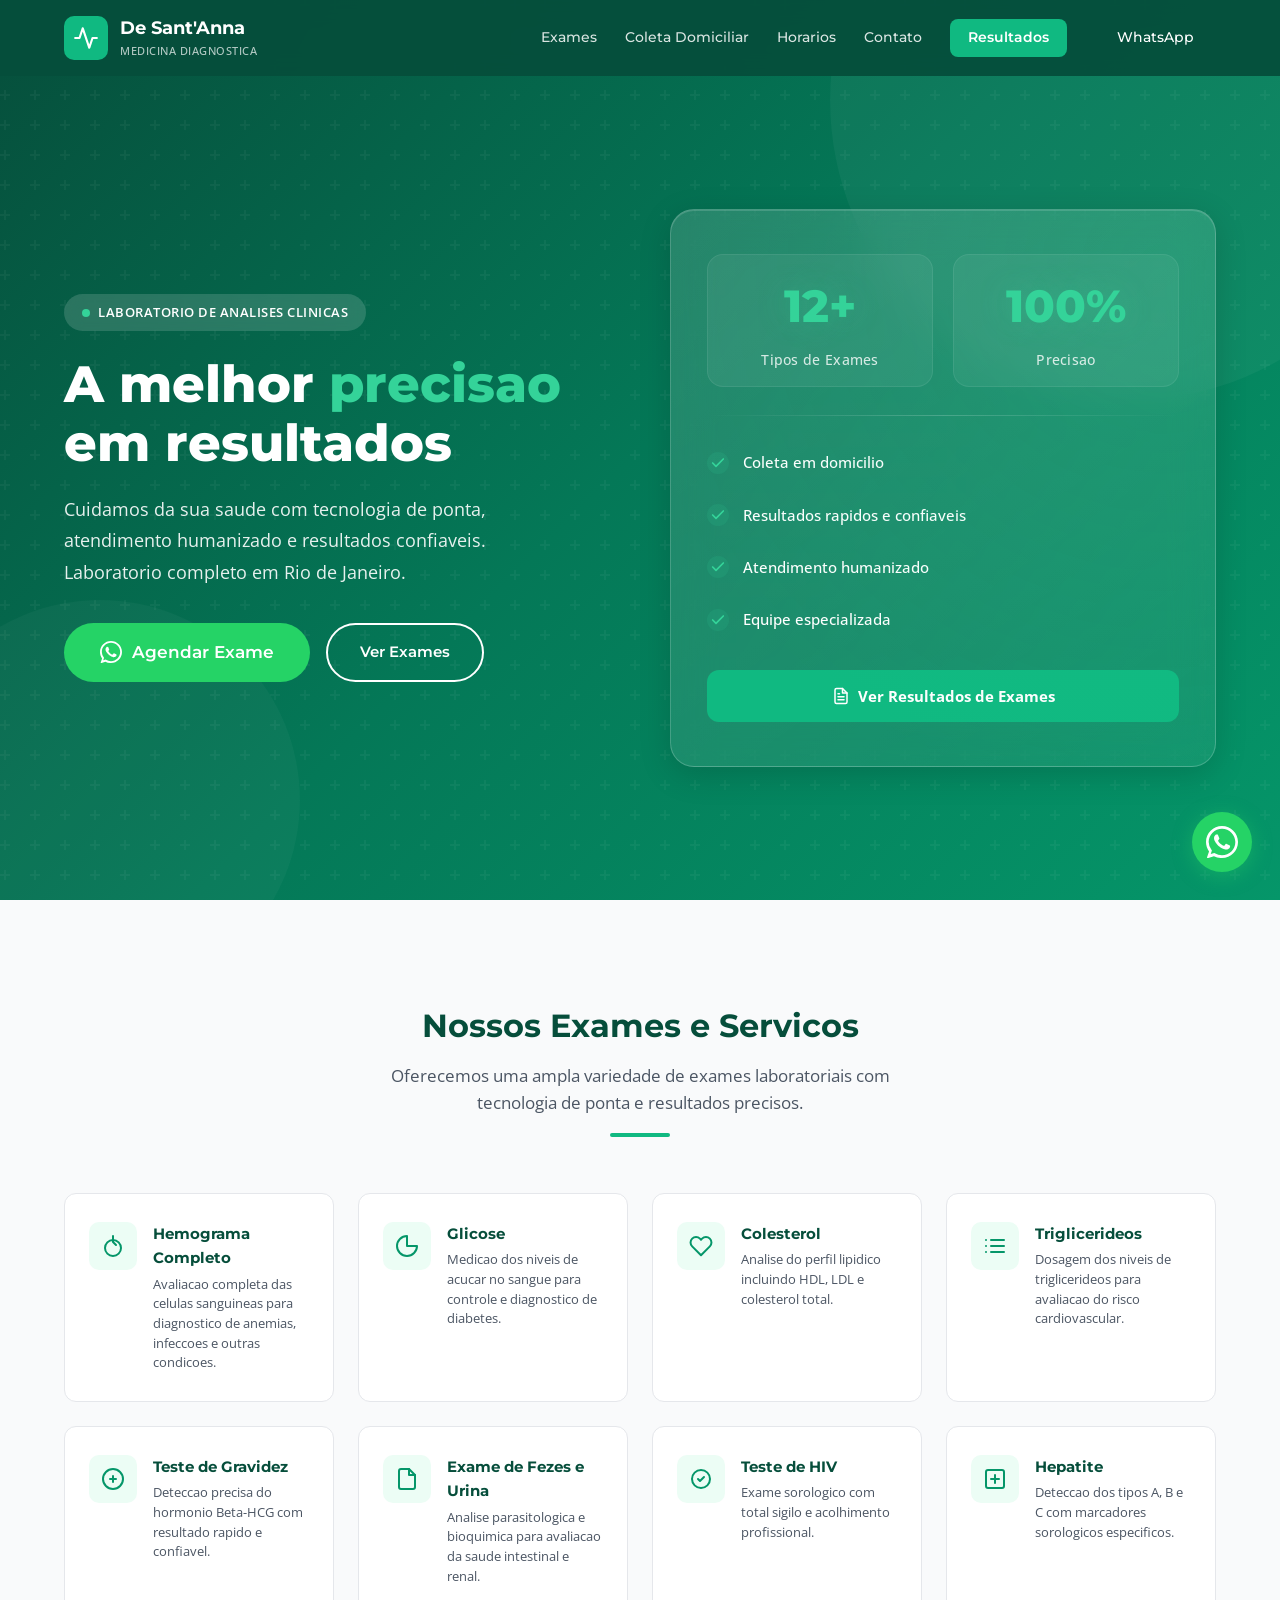
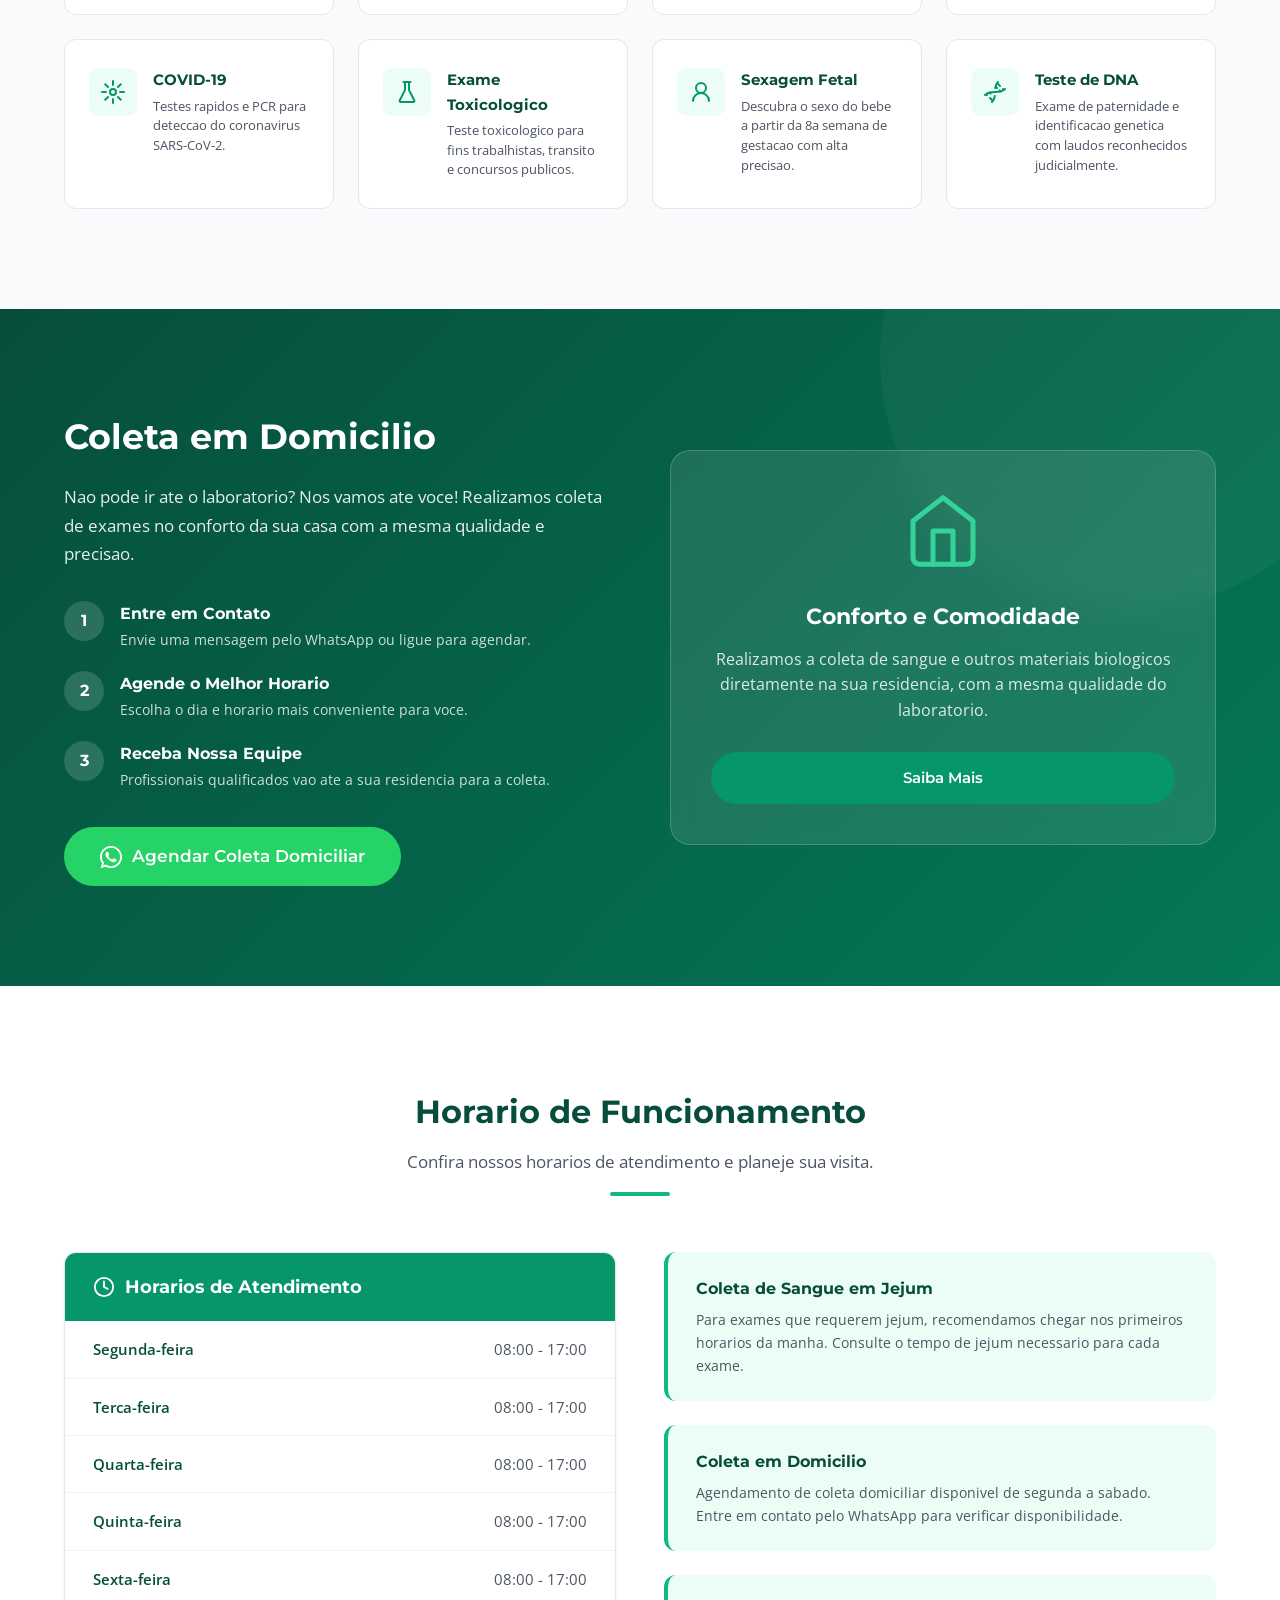
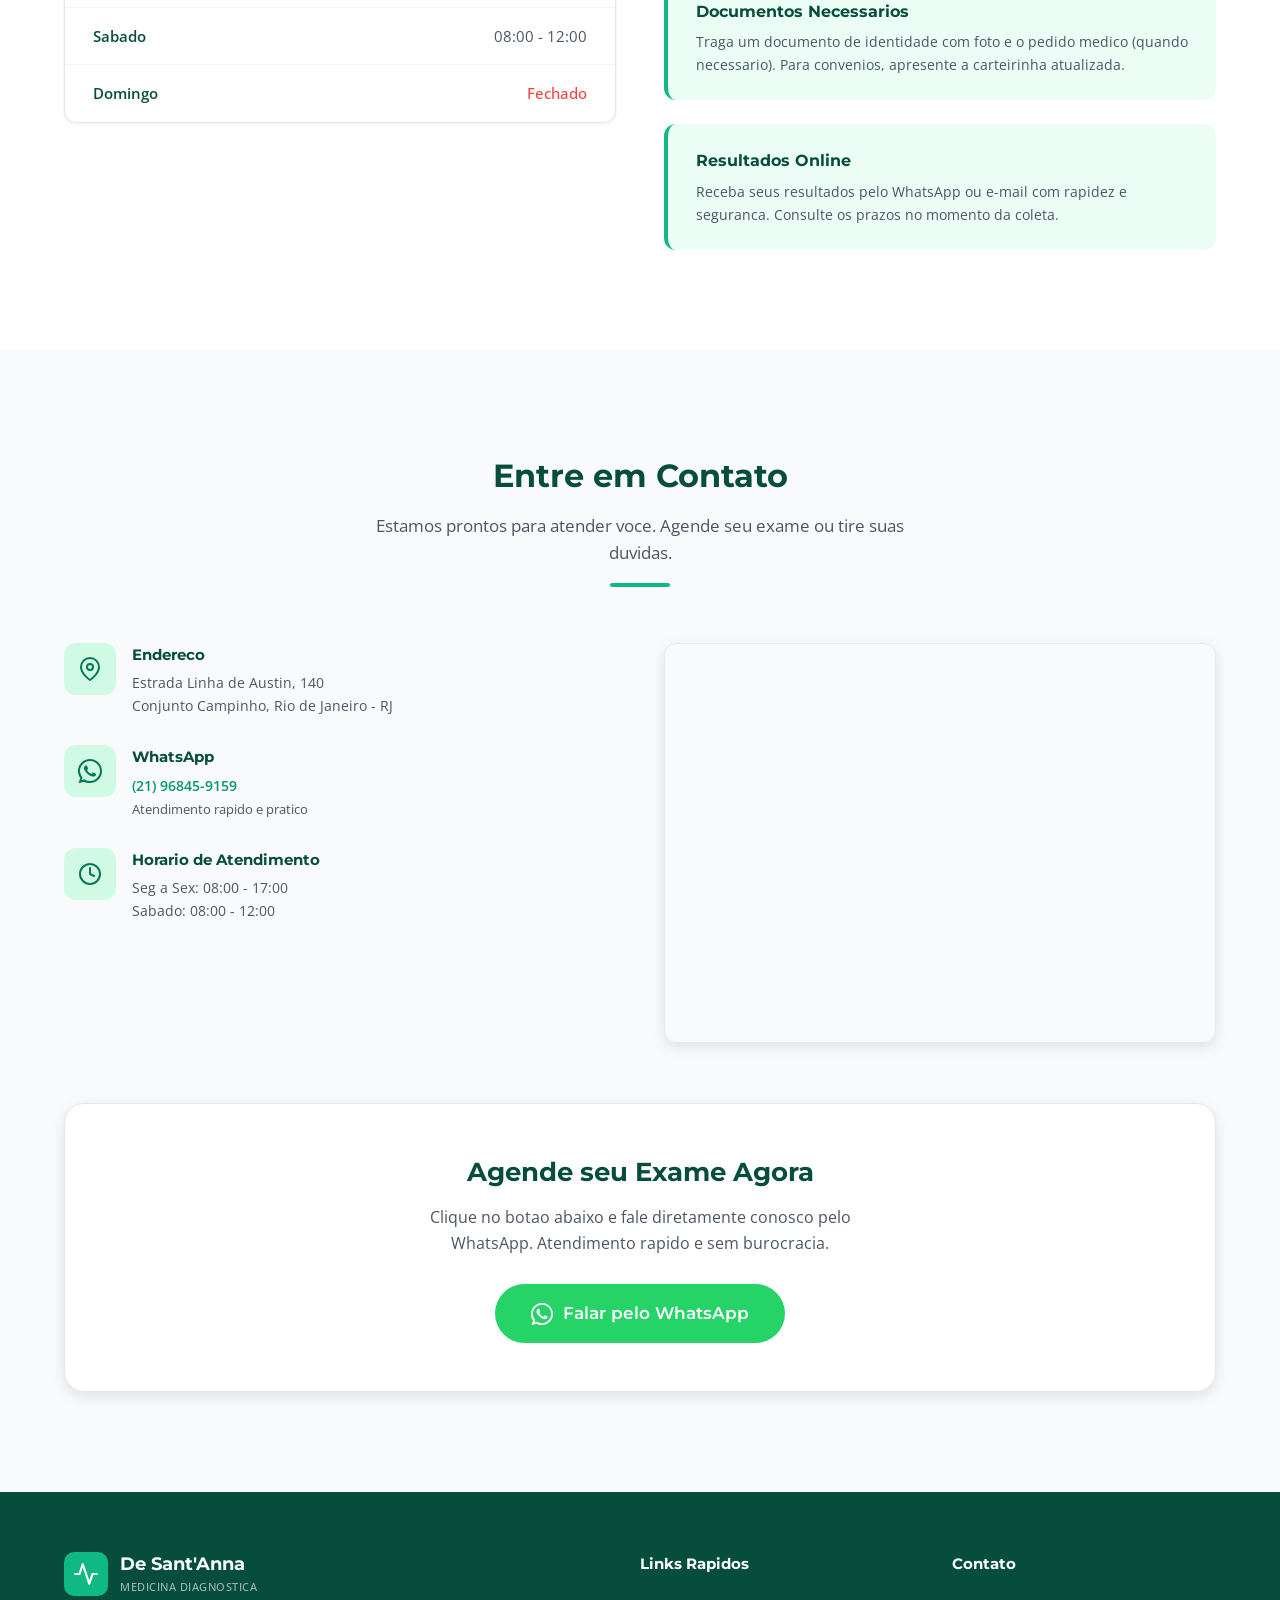
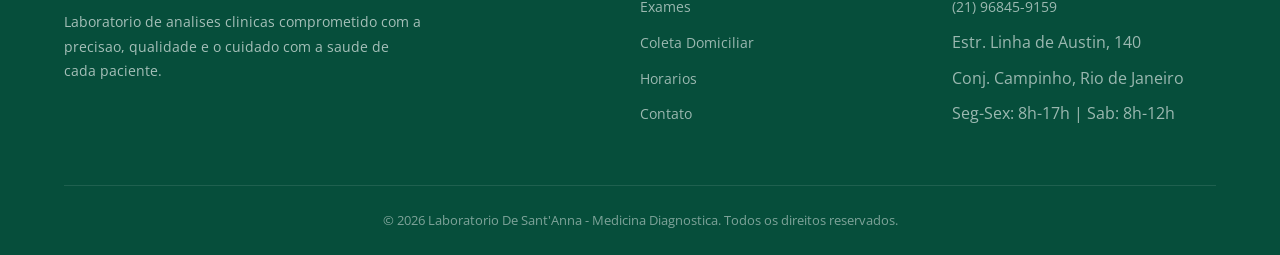
==== commit 199981ac: "Add files via upload" ====
--- a/lab-desantana/index.html
+++ b/lab-desantana/index.html
@@ -73,48 +73,45 @@
         /* ===== NAVBAR ===== */
         .navbar {
             position: fixed; top: 0; left: 0; width: 100%; z-index: 1000;
-            background: rgba(255,255,255,.92); backdrop-filter: blur(12px);
-            border-bottom: 1px solid var(--gray-200);
-            transition: box-shadow .3s;
-        }
-        .navbar.scrolled { box-shadow: var(--shadow-md); }
+            background: rgba(6,78,59,.95); backdrop-filter: blur(10px);
+            padding: 16px 0; transition: all .3s;
+        }
+        .navbar.scrolled { padding: 10px 0; box-shadow: 0 2px 20px rgba(0,0,0,.15); }
         .navbar .container {
             display: flex; align-items: center; justify-content: space-between;
-            height: 76px;
-        }
-        .navbar-brand { display: flex; align-items: center; gap: 12px; }
+        }
+        .navbar-brand { display: flex; align-items: center; gap: 12px; text-decoration: none; color: var(--white); }
         .navbar-brand .logo-icon {
-            width: 44px; height: 44px; background: var(--green-600);
+            width: 44px; height: 44px; background: var(--green-500);
             border-radius: 10px; display: flex; align-items: center; justify-content: center;
         }
         .navbar-brand .logo-icon svg { width: 26px; height: 26px; }
         .navbar-brand span {
             font-family: 'Montserrat', sans-serif; font-weight: 700;
-            font-size: 1.15rem; color: var(--green-900); line-height: 1.2;
+            font-size: 1.15rem; color: var(--white); line-height: 1.2;
         }
         .navbar-brand small {
             display: block; font-size: .7rem; font-weight: 500;
-            color: var(--gray-600); letter-spacing: .5px;
-        }
-
-        .nav-links { display: flex; align-items: center; gap: 32px; }
+            color: rgba(255,255,255,.7); letter-spacing: .5px;
+        }
+
+        .nav-links { display: flex; align-items: center; gap: 28px; }
         .nav-links a {
             font-family: 'Montserrat', sans-serif; font-weight: 500;
-            font-size: .9rem; color: var(--gray-700); position: relative;
-            transition: color .3s;
+            font-size: .9rem; color: rgba(255,255,255,.85); position: relative;
+            transition: color .3s; text-decoration: none;
         }
         .nav-links a::after {
             content: ''; position: absolute; bottom: -4px; left: 0; width: 0;
-            height: 2px; background: var(--green-500); transition: width .3s;
-        }
-        .nav-links a:hover { color: var(--green-600); }
+            height: 2px; background: var(--green-400); transition: width .3s;
+        }
+        .nav-links a:hover { color: var(--white); }
         .nav-links a:hover::after { width: 100%; }
 
         .nav-cta {
-            background: var(--green-600); color: var(--white) !important;
-            padding: 10px 22px; border-radius: 50px; font-size: .85rem !important;
-        }
-        .nav-cta:hover { background: var(--green-700); }
+            color: var(--white) !important;
+            padding: 10px 22px; border-radius: 8px; font-size: .85rem !important; font-weight: 600;
+        }
         .nav-cta::after { display: none !important; }
 
         .hamburger {
@@ -123,7 +120,7 @@
             align-items: center; gap: 5px;
         }
         .hamburger span {
-            display: block; width: 24px; height: 2.5px; background: var(--green-900);
+            display: block; width: 24px; height: 2.5px; background: var(--white);
             border-radius: 2px; transition: all .3s;
         }
         .hamburger.active span:nth-child(1) { transform: rotate(45deg) translate(5px, 5px); }
@@ -402,14 +399,14 @@
 
         /* ===== MOBILE NAV ===== */
         .mobile-menu {
-            display: none; position: fixed; top: 76px; left: 0; width: 100%;
-            background: var(--white); border-bottom: 1px solid var(--gray-200);
-            padding: 24px; box-shadow: var(--shadow-lg); z-index: 999;
-        }
-        .mobile-menu.open { display: flex; flex-direction: column; gap: 16px; }
+            display: none; position: fixed; top: 72px; left: 0; right: 0;
+            background: var(--white); padding: 20px 24px; z-index: 999;
+            box-shadow: 0 8px 30px rgba(0,0,0,.1); border-bottom: 3px solid var(--green-500);
+        }
+        .mobile-menu.open { display: flex; flex-direction: column; gap: 12px; }
         .mobile-menu a {
             font-family: 'Montserrat', sans-serif; font-weight: 500;
-            font-size: 1rem; color: var(--gray-700); padding: 8px 0;
+            font-size: 1rem; color: var(--gray-700); padding: 8px 0; text-decoration: none;
         }
 
         /* ===== RESPONSIVE ===== */
